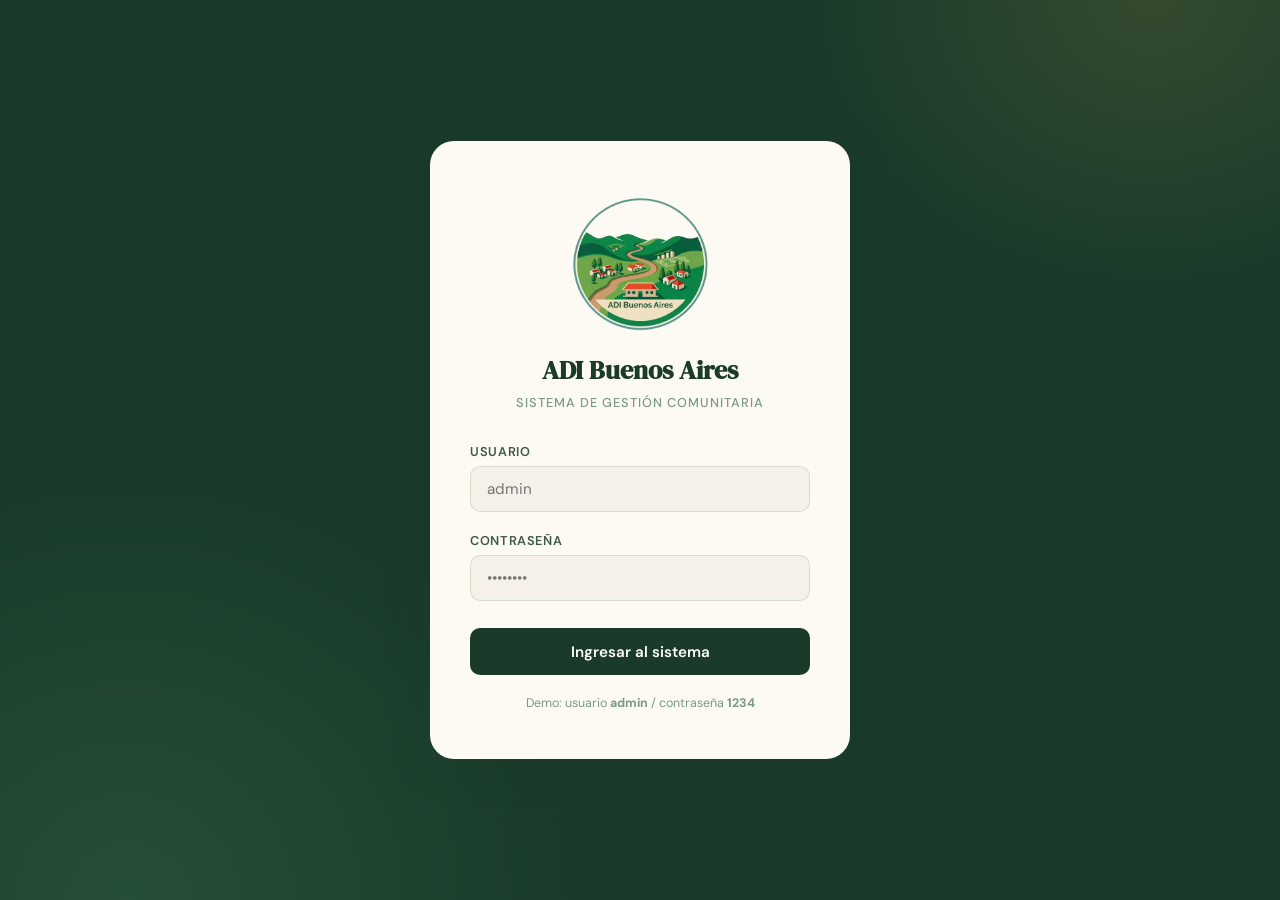
==== index.html @ 2b167e09 "." ====
<!DOCTYPE html>
<html lang="es">
<head>
  <meta charset="UTF-8">
  <meta name="viewport" content="width=device-width, initial-scale=1.0">
  <title>ADI Buenos Aires · Sistema de Gestión Comunitaria</title>

  <link href="https://fonts.googleapis.com/css2?family=DM+Serif+Display:ital@0;1&family=DM+Sans:wght@300;400;500;600&display=swap" rel="stylesheet">
  <link rel="stylesheet" href="css/styles.css">
</head>

<body>

<!-- ═════════════════════════════════════
PANTALLA DE LOGIN
═════════════════════════════════════ -->

<div id="login-screen">
  <div class="login-card">

    <div class="login-emblem">
      <div class="leaf-icon">
        <img src="assets/img/logo.png" alt="Logo ADI">
      </div>

      <h1>ADI Buenos Aires</h1>
      <p>Sistema de Gestión Comunitaria</p>
    </div>

    <div class="form-group">
      <label>Usuario</label>
      <input type="text" class="form-control" id="login-user" placeholder="admin" autocomplete="username">
    </div>

    <div class="form-group">
      <label>Contraseña</label>
      <input type="password" class="form-control" id="login-pass" placeholder="••••••••" autocomplete="current-password">
      <div class="error-msg" id="login-error">Usuario o contraseña incorrectos.</div>
    </div>

    <button class="btn-primary" onclick="doLogin()">Ingresar al sistema</button>

    <p class="login-hint">
      Demo: usuario <strong>admin</strong> / contraseña <strong>1234</strong>
    </p>

  </div>
</div>


<!-- ═════════════════════════════════════
APLICACIÓN PRINCIPAL
═════════════════════════════════════ -->

<div id="app" style="display:none;">

  <!-- Botón menú móvil -->

  <button class="menu-toggle" onclick="toggleSidebar()">☰</button>

  <div class="sidebar-overlay" id="sidebar-overlay" onclick="closeSidebar()"></div>


  <!-- SIDEBAR -->

  <nav class="sidebar" id="sidebar">

    <div class="sidebar-header">

      <div class="brand">

        <div class="brand-leaf">
          <img src="assets/img/logo.png" alt="Logo ADI">
        </div>

        <div class="brand-text">
          <h2>ADI Buenos Aires</h2>
          <span>Gestión Comunal</span>
        </div>

      </div>

    </div>


    <div class="sidebar-nav">

      <button class="nav-item active" onclick="showPage('dashboard', this)">
        <span class="icon">🏠</span> Ventana Principal
      </button>

      <button class="nav-item" onclick="showPage('finanzas', this)">
        <span class="icon">💰</span> Finanzas
      </button>

      <button class="nav-item" onclick="showPage('salon', this)">
        <span class="icon">🏛️</span> Salón Comunal
      </button>

    </div>


    <div class="sidebar-footer">

      <a href="public/index.html" target="_blank" class="btn-portal">
        🌐 Ver portal público
      </a>

      <button class="btn-logout" onclick="logout()">
        ⎋ Cerrar sesión
      </button>

    </div>

  </nav>


  <!-- CONTENIDO PRINCIPAL -->

  <main class="main-content">


<!-- ═════════════════════════════════════
DASHBOARD
═════════════════════════════════════ -->

<div class="page active" id="page-dashboard">

<div class="page-header">
<h1>Bienvenido 👋</h1>
<p>Resumen general de la asociación</p>
</div>

<div class="stats-grid">

<div class="stat-card income">
<div class="stat-icon">📈</div>
<div class="stat-label">Total Ingresos</div>
<div class="stat-value positive" id="dash-ingresos">₡0</div>
</div>

<div class="stat-card expense">
<div class="stat-icon">📉</div>
<div class="stat-label">Total Egresos</div>
<div class="stat-value negative" id="dash-egresos">₡0</div>
</div>

<div class="stat-card balance">
<div class="stat-icon">⚖️</div>
<div class="stat-label">Balance Actual</div>
<div class="stat-value" id="dash-balance">₡0</div>
</div>

<div class="stat-card reservas">
<div class="stat-icon">📅</div>
<div class="stat-label">Reservas Activas</div>
<div class="stat-value" id="dash-reservas" style="color:var(--sky)">0</div>
</div>

</div>


<div class="quick-actions">

<button class="quick-btn" onclick="showPage('finanzas', null); openFinanzaModal()">
<span class="icon">➕</span> Nueva Transacción
</button>

<button class="quick-btn" onclick="showPage('salon', null); openReservaModal()">
<span class="icon">📋</span> Nueva Reserva
</button>

</div>


<div class="recent-section">

<h2>Últimas transacciones</h2>

<div class="table-wrapper">

<table>

<thead>
<tr>
<th>Fecha</th>
<th>Tipo</th>
<th>Categoría</th>
<th>Descripción</th>
<th>Monto</th>
</tr>
</thead>

<tbody id="dash-recent-tbody">
<tr>
<td colspan="5" class="empty-state">
No hay transacciones aún
</td>
</tr>
</tbody>

</table>

</div>
</div>
</div>


<!-- ═════════════════════════════════════
FINANZAS
═════════════════════════════════════ -->

<div class="page" id="page-finanzas">

<div class="page-header">
<h1>Módulo Financiero</h1>
<p>Registro y consulta de ingresos y egresos</p>
</div>

<div style="margin-bottom:1.25rem">
<button class="btn-submit" onclick="openFinanzaModal()">
➕ Nueva Transacción
</button>
</div>


<div class="table-wrapper">

<div class="table-header">

<span class="table-title">Historial de Transacciones</span>

<div class="filters">

<select class="filter-select" id="filter-tipo" onchange="renderFinanzas()">
<option value="">Todos los tipos</option>
<option value="Ingreso">Ingresos</option>
<option value="Egreso">Egresos</option>
</select>

<select class="filter-select" id="filter-mes" onchange="renderFinanzas()">
<option value="">Todos los meses</option>
<option value="01">Enero</option>
<option value="02">Febrero</option>
<option value="03">Marzo</option>
<option value="04">Abril</option>
<option value="05">Mayo</option>
<option value="06">Junio</option>
<option value="07">Julio</option>
<option value="08">Agosto</option>
<option value="09">Septiembre</option>
<option value="10">Octubre</option>
<option value="11">Noviembre</option>
<option value="12">Diciembre</option>
</select>

<select class="filter-select" id="filter-anio" onchange="renderFinanzas()">
<option value="">Todos los años</option>
<option value="2024">2024</option>
<option value="2025">2025</option>
<option value="2026">2026</option>
</select>

</div>
</div>


<table>

<thead>
<tr>
<th>Fecha</th>
<th>Tipo</th>
<th>Categoría</th>
<th>Descripción</th>
<th>Monto</th>
<th>Acciones</th>
</tr>
</thead>

<tbody id="finanzas-tbody">
<tr>
<td colspan="6" class="empty-state">
No hay transacciones registradas
</td>
</tr>
</tbody>

</table>

</div>
</div>


<!-- ═════════════════════════════════════
SALÓN COMUNAL
═════════════════════════════════════ -->

<div class="page" id="page-salon">

<div class="page-header">
<h1>Salón Comunal</h1>
<p>Gestión de reservas y disponibilidad</p>
</div>

<div style="margin-bottom:1.25rem">
<button class="btn-submit" onclick="openReservaModal()">
📋 Nueva Reserva
</button>
</div>

<div class="table-wrapper">

<div class="table-header">
<span class="table-title">Reservas del Salón</span>
</div>

<table>

<thead>
<tr>
<th>Fecha</th>
<th>Responsable</th>
<th>Teléfono</th>
<th>Tipo de Actividad</th>
<th>Estado</th>
<th>Acciones</th>
</tr>
</thead>

<tbody id="salon-tbody">
<tr>
<td colspan="6" class="empty-state">
No hay reservas registradas
</td>
</tr>
</tbody>

</table>

</div>
</div>


</main>
</div>


<!-- ═════════════════════════════════════
MODAL FINANZAS
═════════════════════════════════════ -->

<div class="modal-overlay" id="modal-finanza">

<div class="modal">

<h3 id="modal-finanza-title">Nueva Transacción</h3>

<div class="form-grid">

<div class="form-group">
<label>Fecha *</label>
<input type="date" class="form-control" id="f-fecha">
</div>

<div class="form-group">
<label>Tipo *</label>
<select class="form-control" id="f-tipo">
<option value="">Seleccionar...</option>
<option value="Ingreso">Ingreso</option>
<option value="Egreso">Egreso</option>
</select>
</div>

<div class="form-group">
<label>Categoría *</label>
<select class="form-control" id="f-categoria">
<option value="">Seleccionar...</option>
<option>Cuotas</option>
<option>Donaciones</option>
<option>Alquiler salón</option>
<option>Actividades</option>
<option>Servicios públicos</option>
<option>Mantenimiento</option>
<option>Materiales</option>
<option>Otro</option>
</select>
</div>

<div class="form-group">
<label>Monto (₡) *</label>
<input type="number" class="form-control" id="f-monto" placeholder="0" min="1">
</div>

<div class="form-group full-width">
<label>Descripción</label>
<input type="text" class="form-control" id="f-descripcion" placeholder="Descripción del movimiento">
</div>

</div>

<input type="hidden" id="f-edit-id">

<div class="form-actions">
<button class="btn-submit" onclick="saveFinanza()">Guardar</button>
<button class="btn-cancel" onclick="closeModal('modal-finanza')">Cancelar</button>
</div>

</div>
</div>


<!-- ═════════════════════════════════════
MODAL RESERVA
═════════════════════════════════════ -->

<div class="modal-overlay" id="modal-reserva">

<div class="modal">

<h3 id="modal-reserva-title">Nueva Reserva</h3>

<div id="avail-status"></div>

<div class="form-grid">

<div class="form-group">
<label>Fecha del evento *</label>
<input type="date" class="form-control" id="r-fecha" onchange="checkAvailability()">
</div>

<div class="form-group">
<label>Estado *</label>
<select class="form-control" id="r-estado">
<option value="Confirmada">Confirmada</option>
<option value="Pendiente">Pendiente</option>
</select>
</div>

<div class="form-group">
<label>Nombre del responsable *</label>
<input type="text" class="form-control" id="r-nombre" placeholder="Nombre completo">
</div>

<div class="form-group">
<label>Teléfono *</label>
<input type="tel" class="form-control" id="r-telefono" placeholder="8888-8888">
</div>

<div class="form-group full-width">
<label>Tipo de actividad *</label>
<select class="form-control" id="r-actividad">
<option value="">Seleccionar...</option>
<option>Reunión comunal</option>
<option>Actividad deportiva</option>
<option>Celebración</option>
<option>Capacitación</option>
<option>Votación</option>
<option>Otro</option>
</select>
</div>

</div>

<input type="hidden" id="r-edit-id">

<div class="form-actions">
<button class="btn-submit" onclick="saveReserva()">Guardar</button>
<button class="btn-cancel" onclick="closeModal('modal-reserva')">Cancelar</button>
</div>

</div>
</div>


<!-- TOASTS -->

<div class="toast-container" id="toast-container"></div>


<!-- SCRIPTS -->

<script src="js/storage.js"></script>
<script src="js/auth.js"></script>
<script src="js/app.js"></script>
<script src="js/finanzas.js"></script>
<script src="js/reservas.js"></script>

</body>
</html>
---- css/styles.css ----
/* ═══════════════════════════════════════════════════════════════
   ADECO · Sistema de Gestión Comunitaria
   Archivo: css/styles.css
   Descripción: Estilos globales de la aplicación
════════════════════════════════════════════════════════════════ */

/* ─── VARIABLES DE DISEÑO ─── */
:root {
  --forest:      #1a3a2a;
  --forest-mid:  #2d5a3d;
  --leaf:        #4a8c5c;
  --mint:        #7ec8a0;
  --cream:       #f5f0e8;
  --warm-white:  #fdfaf4;
  --gold:        #c9a84c;
  --gold-light:  #e8c97a;
  --terracotta:  #c45c3a;
  --sky:         #5b8fb9;
  --text-dark:   #1a2a1e;
  --text-mid:    #3d5a45;
  --text-light:  #7a9a82;
  --border:      rgba(74, 140, 92, 0.18);
  --shadow:      0 4px 24px rgba(26, 58, 42, 0.10);
  --shadow-lg:   0 8px 48px rgba(26, 58, 42, 0.16);
}

/* ─── RESET ─── */
*, *::before, *::after {
  box-sizing: border-box;
  margin: 0;
  padding: 0;
}

body {
  font-family: 'DM Sans', sans-serif;
  background: var(--warm-white);
  color: var(--text-dark);
  min-height: 100vh;
}

/* ════════════════════════════════════════════
   PANTALLA DE LOGIN
════════════════════════════════════════════ */
#login-screen {
  display: flex;
  align-items: center;
  justify-content: center;
  min-height: 100vh;
  background: var(--forest);
  background-image:
    radial-gradient(ellipse 60% 80% at 10% 100%, rgba(74, 140, 92, 0.25) 0%, transparent 60%),
    radial-gradient(ellipse 50% 60% at 90% 0%,  rgba(201, 168, 76, 0.15) 0%, transparent 55%);
  padding: 1.5rem;
}

.login-card {
  background: var(--warm-white);
  border-radius: 24px;
  padding: 3rem 2.5rem;
  width: 100%;
  max-width: 420px;
  box-shadow: var(--shadow-lg);
}

.login-emblem {
  display: flex;
  flex-direction: column;
  align-items: center;
  margin-bottom: 2rem;
  gap: 0.5rem;
}

.login-emblem .leaf-icon{
  display:flex;
  align-items:center;
  justify-content:center;
  margin-bottom:0.5rem;
}

.login-emblem h1 {
  font-family: 'DM Serif Display', serif;
  font-size: 1.6rem;
  color: var(--forest);
  text-align: center;
  line-height: 1.2;
}

.login-emblem p {
  font-size: 0.8rem;
  color: var(--text-light);
  letter-spacing: 0.08em;
  text-transform: uppercase;
  font-weight: 500;
}

.login-hint {
  text-align: center;
  margin-top: 1.2rem;
  font-size: 0.78rem;
  color: var(--text-light);
}

.error-msg {
  color: var(--terracotta);
  font-size: 0.82rem;
  margin-top: 0.4rem;
  display: none;
}

/* ════════════════════════════════════════════
   FORMULARIOS (compartidos login + modales)
════════════════════════════════════════════ */
.form-group {
  margin-bottom: 1.2rem;
}

.form-group label {
  display: block;
  font-size: 0.8rem;
  font-weight: 600;
  color: var(--text-mid);
  letter-spacing: 0.05em;
  text-transform: uppercase;
  margin-bottom: 0.4rem;
}

.form-control {
  width: 100%;
  padding: 0.75rem 1rem;
  border: 1.5px solid var(--border);
  border-radius: 10px;
  background: var(--cream);
  font-family: 'DM Sans', sans-serif;
  font-size: 0.95rem;
  color: var(--text-dark);
  transition: border-color 0.2s, box-shadow 0.2s;
  outline: none;
}

.form-control:focus {
  border-color: var(--leaf);
  box-shadow: 0 0 0 3px rgba(74, 140, 92, 0.12);
}

.form-grid {
  display: grid;
  grid-template-columns: repeat(auto-fit, minmax(200px, 1fr));
  gap: 1rem;
}

.form-grid .full-width {
  grid-column: 1 / -1;
}

.form-actions {
  display: flex;
  gap: 0.75rem;
  margin-top: 1.25rem;
  flex-wrap: wrap;
}

/* ════════════════════════════════════════════
   BOTONES
════════════════════════════════════════════ */
.btn-primary {
  width: 100%;
  padding: 0.85rem;
  background: var(--forest);
  color: white;
  border: none;
  border-radius: 10px;
  font-family: 'DM Sans', sans-serif;
  font-size: 0.95rem;
  font-weight: 600;
  cursor: pointer;
  transition: background 0.2s, transform 0.1s;
  margin-top: 0.5rem;
}

.btn-primary:hover  { background: var(--forest-mid); }
.btn-primary:active { transform: scale(0.99); }

.btn-submit {
  padding: 0.7rem 1.5rem;
  background: var(--forest);
  color: white;
  border: none;
  border-radius: 10px;
  font-family: 'DM Sans', sans-serif;
  font-size: 0.9rem;
  font-weight: 600;
  cursor: pointer;
  transition: background 0.2s;
}

.btn-submit:hover { background: var(--forest-mid); }

.btn-cancel {
  padding: 0.7rem 1.5rem;
  background: none;
  border: 1.5px solid var(--border);
  border-radius: 10px;
  font-family: 'DM Sans', sans-serif;
  font-size: 0.9rem;
  color: var(--text-mid);
  cursor: pointer;
  transition: background 0.2s;
}

.btn-cancel:hover { background: var(--cream); }

.btn-logout {
  width: 100%;
  padding: 0.65rem 0.9rem;
  background: none;
  border: 1.5px solid rgba(255, 255, 255, 0.15);
  border-radius: 10px;
  color: rgba(255, 255, 255, 0.55);
  font-family: 'DM Sans', sans-serif;
  font-size: 0.83rem;
  cursor: pointer;
  transition: all 0.2s;
  display: flex;
  align-items: center;
  gap: 0.5rem;
  justify-content: center;
}

.btn-logout:hover { background: rgba(255, 255, 255, 0.08); color: white; }

.btn-sm {
  padding: 0.3rem 0.6rem;
  border: 1.5px solid var(--border);
  border-radius: 7px;
  background: none;
  font-family: 'DM Sans', sans-serif;
  font-size: 0.78rem;
  cursor: pointer;
  transition: all 0.2s;
  color: var(--text-mid);
}

.btn-sm:hover        { background: var(--cream); }
.btn-sm.edit:hover   { border-color: var(--gold);        color: var(--gold); }
.btn-sm.delete:hover { border-color: var(--terracotta);  color: var(--terracotta); }

/* ════════════════════════════════════════════
   ESTRUCTURA DE LA APP (shell)
════════════════════════════════════════════ */
#app {
  display: none;
  min-height: 100vh;
}

/* ─── SIDEBAR ─── */
.sidebar {
  position: fixed;
  left: 0;
  top: 0;
  bottom: 0;
  width: 240px;
  background: var(--forest);
  display: flex;
  flex-direction: column;
  z-index: 100;
  transition: transform 0.3s;
}

.sidebar-header {
  padding: 1.8rem 1.5rem 1.2rem;
  border-bottom: 1px solid rgba(255, 255, 255, 0.08);
}

.sidebar-header .brand {
  display: flex;
  align-items: center;
  gap: 0.75rem;
}

.brand-leaf{
  display:flex;
  align-items:center;
  justify-content:center;
  flex-shrink:0;
}

.brand-text h2 {
  font-family: 'DM Serif Display', serif;
  font-size: 1rem;
  color: white;
  line-height: 1.1;
}

.brand-text span {
  font-size: 0.68rem;
  color: var(--mint);
  letter-spacing: 0.06em;
  text-transform: uppercase;
  font-weight: 500;
}

.sidebar-nav {
  flex: 1;
  padding: 1rem 0.75rem;
  display: flex;
  flex-direction: column;
  gap: 0.25rem;
}

.nav-item {
  display: flex;
  align-items: center;
  gap: 0.75rem;
  padding: 0.75rem 0.9rem;
  border-radius: 10px;
  color: rgba(255, 255, 255, 0.65);
  cursor: pointer;
  transition: all 0.2s;
  font-size: 0.88rem;
  font-weight: 500;
  border: none;
  background: none;
  width: 100%;
  text-align: left;
}

.nav-item:hover  { background: rgba(255, 255, 255, 0.08); color: white; }
.nav-item.active { background: var(--leaf); color: white; }
.nav-item .icon  { font-size: 1.1rem; width: 20px; text-align: center; }

.sidebar-footer {
  padding: 1rem 0.75rem 1.5rem;
  border-top: 1px solid rgba(255, 255, 255, 0.08);
}

/* ─── CONTENIDO PRINCIPAL ─── */
.main-content {
  margin-left: 240px;
  min-height: 100vh;
  padding: 2rem;
  background: var(--warm-white);
}

/* ════════════════════════════════════════════
   PÁGINAS / SECCIONES
════════════════════════════════════════════ */
.page { display: none; }

.page.active {
  display: block;
  animation: fadeIn 0.3s ease;
}

@keyframes fadeIn {
  from { opacity: 0; transform: translateY(8px); }
  to   { opacity: 1; transform: translateY(0); }
}

.page-header {
  margin-bottom: 2rem;
}

.page-header h1 {
  font-family: 'DM Serif Display', serif;
  font-size: 2rem;
  color: var(--forest);
  line-height: 1.1;
}

.page-header p {
  color: var(--text-light);
  font-size: 0.9rem;
  margin-top: 0.3rem;
}

/* ════════════════════════════════════════════
   DASHBOARD — TARJETAS DE ESTADÍSTICAS
════════════════════════════════════════════ */
.stats-grid {
  display: grid;
  grid-template-columns: repeat(auto-fit, minmax(200px, 1fr));
  gap: 1.25rem;
  margin-bottom: 2rem;
}

.stat-card {
  background: white;
  border-radius: 16px;
  padding: 1.5rem;
  box-shadow: var(--shadow);
  border: 1px solid var(--border);
  position: relative;
  overflow: hidden;
}

.stat-card::before {
  content: '';
  position: absolute;
  top: 0;
  right: 0;
  width: 60px;
  height: 60px;
  border-radius: 0 16px 0 60px;
  opacity: 0.08;
}

.stat-card.income::before  { background: var(--leaf); }
.stat-card.expense::before { background: var(--terracotta); }
.stat-card.balance::before { background: var(--gold); }
.stat-card.reservas::before { background: var(--sky); }

.stat-label {
  font-size: 0.75rem;
  font-weight: 600;
  text-transform: uppercase;
  letter-spacing: 0.07em;
  color: var(--text-light);
  margin-bottom: 0.6rem;
}

.stat-value {
  font-family: 'DM Serif Display', serif;
  font-size: 1.9rem;
  color: var(--text-dark);
  line-height: 1;
}

.stat-value.positive { color: var(--leaf); }
.stat-value.negative { color: var(--terracotta); }
.stat-value.neutral  { color: var(--gold); }

.stat-icon {
  position: absolute;
  top: 1.4rem;
  right: 1.4rem;
  font-size: 1.3rem;
  opacity: 0.6;
}

/* ─── ACCIONES RÁPIDAS ─── */
.quick-actions {
  display: grid;
  grid-template-columns: repeat(auto-fit, minmax(180px, 1fr));
  gap: 1rem;
  margin-bottom: 2rem;
}

.quick-btn {
  display: flex;
  align-items: center;
  gap: 0.75rem;
  padding: 1rem 1.25rem;
  background: white;
  border: 1.5px solid var(--border);
  border-radius: 12px;
  cursor: pointer;
  transition: all 0.2s;
  font-family: 'DM Sans', sans-serif;
  font-size: 0.88rem;
  font-weight: 500;
  color: var(--text-dark);
  text-align: left;
}

.quick-btn:hover {
  border-color: var(--leaf);
  background: rgba(74, 140, 92, 0.04);
  transform: translateY(-1px);
  box-shadow: var(--shadow);
}

.quick-btn .icon { font-size: 1.2rem; }

.recent-section h2 {
  font-family: 'DM Serif Display', serif;
  font-size: 1.3rem;
  color: var(--forest);
  margin-bottom: 1rem;
}

/* ════════════════════════════════════════════
   TABLA
════════════════════════════════════════════ */
.table-wrapper {
  background: white;
  border-radius: 16px;
  border: 1px solid var(--border);
  box-shadow: var(--shadow);
  overflow: hidden;
}

.table-header {
  display: flex;
  justify-content: space-between;
  align-items: center;
  padding: 1.25rem 1.5rem;
  border-bottom: 1px solid var(--border);
  flex-wrap: wrap;
  gap: 0.75rem;
}

.table-title {
  font-size: 0.9rem;
  font-weight: 600;
  color: var(--text-mid);
}

.filters {
  display: flex;
  gap: 0.5rem;
  flex-wrap: wrap;
}

.filter-select {
  padding: 0.4rem 0.75rem;
  border: 1.5px solid var(--border);
  border-radius: 8px;
  background: var(--cream);
  font-family: 'DM Sans', sans-serif;
  font-size: 0.8rem;
  color: var(--text-dark);
  outline: none;
  cursor: pointer;
}

.filter-select:focus { border-color: var(--leaf); }

table {
  width: 100%;
  border-collapse: collapse;
}

th {
  padding: 0.75rem 1.25rem;
  text-align: left;
  font-size: 0.75rem;
  font-weight: 600;
  text-transform: uppercase;
  letter-spacing: 0.06em;
  color: var(--text-light);
  background: rgba(245, 240, 232, 0.5);
  border-bottom: 1px solid var(--border);
}

td {
  padding: 0.9rem 1.25rem;
  font-size: 0.88rem;
  border-bottom: 1px solid rgba(74, 140, 92, 0.07);
  color: var(--text-dark);
}

tr:last-child td { border-bottom: none; }
tr:hover td      { background: rgba(74, 140, 92, 0.03); }

.action-btns {
  display: flex;
  gap: 0.4rem;
}

.empty-state {
  padding: 3rem;
  text-align: center;
  color: var(--text-light);
  font-size: 0.88rem;
}

/* ─── BADGES ─── */
.badge {
  display: inline-flex;
  align-items: center;
  padding: 0.25rem 0.65rem;
  border-radius: 20px;
  font-size: 0.75rem;
  font-weight: 600;
}

.badge-income    { background: rgba(74,  140, 92,  0.12); color: var(--leaf); }
.badge-expense   { background: rgba(196, 92,  58,  0.12); color: var(--terracotta); }
.badge-confirmed { background: rgba(91,  143, 185, 0.12); color: var(--sky); }
.badge-pending   { background: rgba(201, 168, 76,  0.12); color: var(--gold); }
.badge-cancelled { background: rgba(200, 200, 200, 0.20); color: #888; }

/* ─── MONTOS ─── */
.amount-positive { color: var(--leaf);        font-weight: 600; }
.amount-negative { color: var(--terracotta);  font-weight: 600; }

/* ════════════════════════════════════════════
   MODAL
════════════════════════════════════════════ */
.modal-overlay {
  display: none;
  position: fixed;
  inset: 0;
  background: rgba(26, 58, 42, 0.5);
  backdrop-filter: blur(3px);
  z-index: 200;
  align-items: center;
  justify-content: center;
  padding: 1rem;
}

.modal-overlay.open { display: flex; }

.modal {
  background: white;
  border-radius: 20px;
  padding: 2rem;
  width: 100%;
  max-width: 500px;
  box-shadow: var(--shadow-lg);
  animation: fadeIn 0.2s ease;
}

.modal h3 {
  font-family: 'DM Serif Display', serif;
  font-size: 1.4rem;
  color: var(--forest);
  margin-bottom: 1.5rem;
}

/* ─── DISPONIBILIDAD RESERVA ─── */
.reserva-availability {
  display: inline-flex;
  align-items: center;
  gap: 0.4rem;
  padding: 0.35rem 0.75rem;
  border-radius: 8px;
  font-size: 0.8rem;
  font-weight: 600;
  margin-bottom: 0.75rem;
}

.avail-ok { background: rgba(74,  140, 92, 0.12); color: var(--leaf); }
.avail-no { background: rgba(196, 92,  58, 0.12); color: var(--terracotta); }

/* ════════════════════════════════════════════
   NOTIFICACIONES (TOAST)
════════════════════════════════════════════ */
.toast-container {
  position: fixed;
  bottom: 1.5rem;
  right: 1.5rem;
  z-index: 300;
  display: flex;
  flex-direction: column;
  gap: 0.5rem;
}

.toast {
  padding: 0.85rem 1.25rem;
  border-radius: 12px;
  background: var(--forest);
  color: white;
  font-size: 0.87rem;
  font-weight: 500;
  box-shadow: var(--shadow-lg);
  animation: slideIn 0.3s ease;
  max-width: 300px;
}

.toast.error   { background: var(--terracotta); }
.toast.warning { background: var(--gold); color: var(--text-dark); }

@keyframes slideIn {
  from { opacity: 0; transform: translateX(20px); }
  to   { opacity: 1; transform: translateX(0); }
}

/* ════════════════════════════════════════════
   DISEÑO RESPONSIVO (MÓVIL)
════════════════════════════════════════════ */
.menu-toggle {
  display: none;
  position: fixed;
  top: 1rem;
  left: 1rem;
  z-index: 150;
  background: var(--forest);
  color: white;
  border: none;
  border-radius: 10px;
  width: 42px;
  height: 42px;
  font-size: 1.1rem;
  cursor: pointer;
  align-items: center;
  justify-content: center;
}

.sidebar-overlay {
  display: none;
  position: fixed;
  inset: 0;
  background: rgba(0, 0, 0, 0.4);
  z-index: 90;
}

@media (max-width: 768px) {
  .sidebar             { transform: translateX(-100%); }
  .sidebar.open        { transform: translateX(0); }
  .sidebar-overlay.open { display: block; }
  .main-content        { margin-left: 0; padding: 1rem; padding-top: 4rem; }
  .menu-toggle         { display: flex; }
  .stat-value          { font-size: 1.5rem; }
}

.leaf-icon img{
  width:200px;
  height:auto;
  object-fit:contain;
}

.brand-leaf img{
    width:70px;
    height:auto;
    object-fit:contain;
}

/* ════════════════════════════════════
   BOTÓN PORTAL PÚBLICO
════════════════════════════════════ */

.btn-portal{
  display:flex;
  align-items:center;
  justify-content:center;
  gap:0.4rem;

  width:100%;
  padding:0.65rem 0.9rem;
  margin-bottom:0.5rem;

  background:rgba(201,168,76,0.12);

  border:1.5px solid rgba(201,168,76,0.3);
  border-radius:10px;

  color:var(--gold-light);

  font-family:'DM Sans',sans-serif;
  font-size:0.83rem;
  font-weight:600;

  text-decoration:none;

  transition:all 0.2s;
}

.btn-portal:hover{
  background:rgba(201,168,76,0.22);
  transform:translateY(-1px);
}
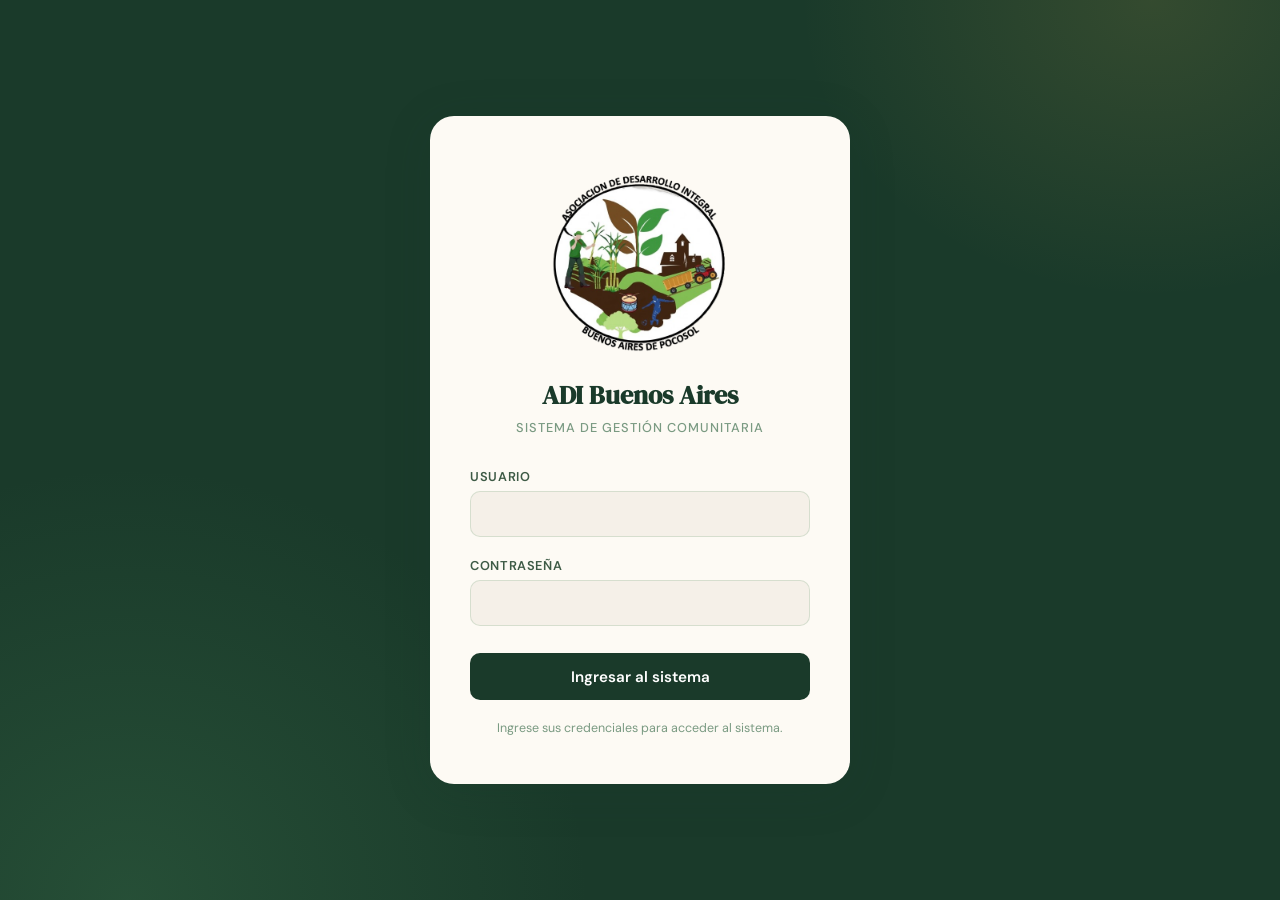
==== commit 27baf59d: "mejoras en index y logo" ====
--- a/index.html
+++ b/index.html
@@ -3,488 +3,324 @@
 <head>
   <meta charset="UTF-8">
   <meta name="viewport" content="width=device-width, initial-scale=1.0">
-  <title>ADI Buenos Aires · Sistema de Gestión Comunitaria</title>
-
+  <title>ADECO · Sistema de Gestión Comunitaria</title>
   <link href="https://fonts.googleapis.com/css2?family=DM+Serif+Display:ital@0;1&family=DM+Sans:wght@300;400;500;600&display=swap" rel="stylesheet">
   <link rel="stylesheet" href="css/styles.css">
 </head>
-
 <body>
 
-<!-- ═════════════════════════════════════
-PANTALLA DE LOGIN
-═════════════════════════════════════ -->
-
-<div id="login-screen">
-  <div class="login-card">
-
-    <div class="login-emblem">
-      <div class="leaf-icon">
+  <!-- ═══════════════════════════════════════════
+       PANTALLA DE LOGIN
+  ════════════════════════════════════════════ -->
+  <div id="login-screen">
+    <div class="login-card">
+      <div class="login-emblem">
+        <div class="leaf-icon">
         <img src="assets/img/logo.png" alt="Logo ADI">
-      </div>
-
-      <h1>ADI Buenos Aires</h1>
-      <p>Sistema de Gestión Comunitaria</p>
+        </div>
+        <h1>ADI Buenos Aires</h1>
+        <p>Sistema de Gestión Comunitaria</p>
+      </div>
+      <div class="form-group">
+        <label>Usuario</label>
+        <input type="text" class="form-control" id="login-user" placeholder="">
+      </div>
+      <div class="form-group">
+        <label>Contraseña</label>
+        <input type="password" class="form-control" id="login-pass" placeholder="">
+        <div class="error-msg" id="login-error">Usuario o contraseña incorrectos.</div>
+      </div>
+      <button class="btn-primary" onclick="doLogin()">Ingresar al sistema</button>
+      <p class="login-hint">Ingrese sus credenciales para acceder al sistema.</p>
     </div>
-
-    <div class="form-group">
-      <label>Usuario</label>
-      <input type="text" class="form-control" id="login-user" placeholder="admin" autocomplete="username">
+  </div>
+
+  <!-- ═══════════════════════════════════════════
+       APLICACIÓN PRINCIPAL
+  ════════════════════════════════════════════ -->
+  <div id="app" style="display:none;">
+
+    <!-- Botón menú móvil -->
+    <button class="menu-toggle" onclick="toggleSidebar()">☰</button>
+    <div class="sidebar-overlay" id="sidebar-overlay" onclick="closeSidebar()"></div>
+
+    <!-- Barra lateral -->
+    <nav class="sidebar" id="sidebar">
+      <div class="sidebar-header">
+        <div class="brand">
+          <div class="brand-leaf">
+  <img src="assets/img/logo.png" alt="Logo ADI">
+</div>
+          <div class="brand-text">
+            <h2>ADI Buenos Aires</h2>
+            <span>Gestión Comunal</span>
+          </div>
+        </div>
+      </div>
+      <div class="sidebar-nav">
+        <button class="nav-item active" onclick="showPage('dashboard', this)">
+          <span class="icon">🏠</span> Dashboard
+        </button>
+        <button class="nav-item" onclick="showPage('finanzas', this)">
+          <span class="icon">💰</span> Finanzas
+        </button>
+        <button class="nav-item" onclick="showPage('salon', this)">
+          <span class="icon">🏛️</span> Salón Comunal
+        </button>
+      </div>
+      <div class="sidebar-footer">
+        <button class="btn-logout" onclick="logout()">⎋ Cerrar sesión</button>
+      </div>
+    </nav>
+
+    <!-- Contenido principal -->
+    <main class="main-content">
+
+      <!-- DASHBOARD -->
+      <div class="page active" id="page-dashboard">
+        <div class="page-header">
+          <h1>Bienvenido 👋</h1>
+          <p>Resumen general de la asociación</p>
+        </div>
+        <div class="stats-grid">
+          <div class="stat-card income">
+            <div class="stat-icon">📈</div>
+            <div class="stat-label">Total Ingresos</div>
+            <div class="stat-value positive" id="dash-ingresos">₡0</div>
+          </div>
+          <div class="stat-card expense">
+            <div class="stat-icon">📉</div>
+            <div class="stat-label">Total Egresos</div>
+            <div class="stat-value negative" id="dash-egresos">₡0</div>
+          </div>
+          <div class="stat-card balance">
+            <div class="stat-icon">⚖️</div>
+            <div class="stat-label">Balance Actual</div>
+            <div class="stat-value" id="dash-balance">₡0</div>
+          </div>
+          <div class="stat-card reservas">
+            <div class="stat-icon">📅</div>
+            <div class="stat-label">Reservas Activas</div>
+            <div class="stat-value" id="dash-reservas" style="color:var(--sky)">0</div>
+          </div>
+        </div>
+        <div class="quick-actions">
+          <button class="quick-btn" onclick="showPage('finanzas', null); openFinanzaModal()">
+            <span class="icon">➕</span> Nueva Transacción
+          </button>
+          <button class="quick-btn" onclick="showPage('salon', null); openReservaModal()">
+            <span class="icon">📋</span> Nueva Reserva
+          </button>
+        </div>
+        <div class="recent-section">
+          <h2>Últimas transacciones</h2>
+          <div class="table-wrapper">
+            <table>
+              <thead>
+                <tr>
+                  <th>Fecha</th><th>Tipo</th><th>Categoría</th><th>Descripción</th><th>Monto</th>
+                </tr>
+              </thead>
+              <tbody id="dash-recent-tbody">
+                <tr><td colspan="5" class="empty-state">No hay transacciones aún</td></tr>
+              </tbody>
+            </table>
+          </div>
+        </div>
+      </div>
+
+      <!-- MÓDULO FINANCIERO -->
+      <div class="page" id="page-finanzas">
+        <div class="page-header">
+          <h1>Módulo Financiero</h1>
+          <p>Registro y consulta de ingresos y egresos</p>
+        </div>
+        <div style="margin-bottom:1.25rem">
+          <button class="btn-submit" onclick="openFinanzaModal()">➕ Nueva Transacción</button>
+        </div>
+        <div class="table-wrapper">
+          <div class="table-header">
+            <span class="table-title">Historial de Transacciones</span>
+            <div class="filters">
+              <select class="filter-select" id="filter-tipo" onchange="renderFinanzas()">
+                <option value="">Todos los tipos</option>
+                <option value="Ingreso">Ingresos</option>
+                <option value="Egreso">Egresos</option>
+              </select>
+              <select class="filter-select" id="filter-mes" onchange="renderFinanzas()">
+                <option value="">Todos los meses</option>
+                <option value="01">Enero</option>
+                <option value="02">Febrero</option>
+                <option value="03">Marzo</option>
+                <option value="04">Abril</option>
+                <option value="05">Mayo</option>
+                <option value="06">Junio</option>
+                <option value="07">Julio</option>
+                <option value="08">Agosto</option>
+                <option value="09">Septiembre</option>
+                <option value="10">Octubre</option>
+                <option value="11">Noviembre</option>
+                <option value="12">Diciembre</option>
+              </select>
+              <select class="filter-select" id="filter-anio" onchange="renderFinanzas()">
+                <option value="">Todos los años</option>
+                <option value="2024">2024</option>
+                <option value="2025">2025</option>
+                <option value="2026">2026</option>
+              </select>
+            </div>
+          </div>
+          <table>
+            <thead>
+              <tr>
+                <th>Fecha</th><th>Tipo</th><th>Categoría</th><th>Descripción</th><th>Monto</th><th>Acciones</th>
+              </tr>
+            </thead>
+            <tbody id="finanzas-tbody">
+              <tr><td colspan="6" class="empty-state">No hay transacciones registradas</td></tr>
+            </tbody>
+          </table>
+        </div>
+      </div>
+
+      <!-- MÓDULO SALÓN COMUNAL -->
+      <div class="page" id="page-salon">
+        <div class="page-header">
+          <h1>Salón Comunal</h1>
+          <p>Gestión de reservas y disponibilidad</p>
+        </div>
+        <div style="margin-bottom:1.25rem">
+          <button class="btn-submit" onclick="openReservaModal()">📋 Nueva Reserva</button>
+        </div>
+        <div class="table-wrapper">
+          <div class="table-header">
+            <span class="table-title">Reservas del Salón</span>
+          </div>
+          <table>
+            <thead>
+              <tr>
+                <th>Fecha</th><th>Responsable</th><th>Teléfono</th><th>Tipo de Actividad</th><th>Estado</th><th>Acciones</th>
+              </tr>
+            </thead>
+            <tbody id="salon-tbody">
+              <tr><td colspan="6" class="empty-state">No hay reservas registradas</td></tr>
+            </tbody>
+          </table>
+        </div>
+      </div>
+
+    </main>
+  </div>
+
+  <!-- ═══════════════════════════════════════════
+       MODAL: NUEVA / EDITAR TRANSACCIÓN
+  ════════════════════════════════════════════ -->
+  <div class="modal-overlay" id="modal-finanza">
+    <div class="modal">
+      <h3 id="modal-finanza-title">Nueva Transacción</h3>
+      <div class="form-grid">
+        <div class="form-group">
+          <label>Fecha *</label>
+          <input type="date" class="form-control" id="f-fecha">
+        </div>
+        <div class="form-group">
+          <label>Tipo *</label>
+          <select class="form-control" id="f-tipo">
+            <option value="">Seleccionar...</option>
+            <option value="Ingreso">Ingreso</option>
+            <option value="Egreso">Egreso</option>
+          </select>
+        </div>
+        <div class="form-group">
+          <label>Categoría *</label>
+          <select class="form-control" id="f-categoria">
+            <option value="">Seleccionar...</option>
+            <option>Cuotas</option>
+            <option>Donaciones</option>
+            <option>Alquiler salón</option>
+            <option>Actividades</option>
+            <option>Servicios públicos</option>
+            <option>Mantenimiento</option>
+            <option>Materiales</option>
+            <option>Otro</option>
+          </select>
+        </div>
+        <div class="form-group">
+          <label>Monto (₡) *</label>
+          <input type="number" class="form-control" id="f-monto" placeholder="0" min="1">
+        </div>
+        <div class="form-group full-width">
+          <label>Descripción</label>
+          <input type="text" class="form-control" id="f-descripcion" placeholder="Descripción del movimiento">
+        </div>
+      </div>
+      <input type="hidden" id="f-edit-id">
+      <div class="form-actions">
+        <button class="btn-submit" onclick="saveFinanza()">Guardar</button>
+        <button class="btn-cancel" onclick="closeModal('modal-finanza')">Cancelar</button>
+      </div>
     </div>
-
-    <div class="form-group">
-      <label>Contraseña</label>
-      <input type="password" class="form-control" id="login-pass" placeholder="••••••••" autocomplete="current-password">
-      <div class="error-msg" id="login-error">Usuario o contraseña incorrectos.</div>
+  </div>
+
+  <!-- ═══════════════════════════════════════════
+       MODAL: NUEVA / EDITAR RESERVA
+  ════════════════════════════════════════════ -->
+  <div class="modal-overlay" id="modal-reserva">
+    <div class="modal">
+      <h3 id="modal-reserva-title">Nueva Reserva</h3>
+      <div id="avail-status"></div>
+      <div class="form-grid">
+        <div class="form-group">
+          <label>Fecha del evento *</label>
+          <input type="date" class="form-control" id="r-fecha" onchange="checkAvailability()">
+        </div>
+        <div class="form-group">
+          <label>Estado *</label>
+          <select class="form-control" id="r-estado">
+            <option value="Confirmada">Confirmada</option>
+            <option value="Pendiente">Pendiente</option>
+          </select>
+        </div>
+        <div class="form-group">
+          <label>Nombre del responsable *</label>
+          <input type="text" class="form-control" id="r-nombre" placeholder="Nombre completo">
+        </div>
+        <div class="form-group">
+          <label>Teléfono *</label>
+          <input type="tel" class="form-control" id="r-telefono" placeholder="8888-8888">
+        </div>
+        <div class="form-group full-width">
+          <label>Tipo de actividad *</label>
+          <select class="form-control" id="r-actividad">
+            <option value="">Seleccionar...</option>
+            <option>Reunión comunal</option>
+            <option>Actividad deportiva</option>
+            <option>Celebración</option>
+            <option>Capacitación</option>
+            <option>Votación</option>
+            <option>Otro</option>
+          </select>
+        </div>
+      </div>
+      <input type="hidden" id="r-edit-id">
+      <div class="form-actions">
+        <button class="btn-submit" onclick="saveReserva()">Guardar</button>
+        <button class="btn-cancel" onclick="closeModal('modal-reserva')">Cancelar</button>
+      </div>
     </div>
-
-    <button class="btn-primary" onclick="doLogin()">Ingresar al sistema</button>
-
-    <p class="login-hint">
-      Demo: usuario <strong>admin</strong> / contraseña <strong>1234</strong>
-    </p>
-
   </div>
-</div>
-
-
-<!-- ═════════════════════════════════════
-APLICACIÓN PRINCIPAL
-═════════════════════════════════════ -->
-
-<div id="app" style="display:none;">
-
-  <!-- Botón menú móvil -->
-
-  <button class="menu-toggle" onclick="toggleSidebar()">☰</button>
-
-  <div class="sidebar-overlay" id="sidebar-overlay" onclick="closeSidebar()"></div>
-
-
-  <!-- SIDEBAR -->
-
-  <nav class="sidebar" id="sidebar">
-
-    <div class="sidebar-header">
-
-      <div class="brand">
-
-        <div class="brand-leaf">
-          <img src="assets/img/logo.png" alt="Logo ADI">
-        </div>
-
-        <div class="brand-text">
-          <h2>ADI Buenos Aires</h2>
-          <span>Gestión Comunal</span>
-        </div>
-
-      </div>
-
-    </div>
-
-
-    <div class="sidebar-nav">
-
-      <button class="nav-item active" onclick="showPage('dashboard', this)">
-        <span class="icon">🏠</span> Ventana Principal
-      </button>
-
-      <button class="nav-item" onclick="showPage('finanzas', this)">
-        <span class="icon">💰</span> Finanzas
-      </button>
-
-      <button class="nav-item" onclick="showPage('salon', this)">
-        <span class="icon">🏛️</span> Salón Comunal
-      </button>
-
-    </div>
-
-
-    <div class="sidebar-footer">
-
-      <a href="public/index.html" target="_blank" class="btn-portal">
-        🌐 Ver portal público
-      </a>
-
-      <button class="btn-logout" onclick="logout()">
-        ⎋ Cerrar sesión
-      </button>
-
-    </div>
-
-  </nav>
-
-
-  <!-- CONTENIDO PRINCIPAL -->
-
-  <main class="main-content">
-
-
-<!-- ═════════════════════════════════════
-DASHBOARD
-═════════════════════════════════════ -->
-
-<div class="page active" id="page-dashboard">
-
-<div class="page-header">
-<h1>Bienvenido 👋</h1>
-<p>Resumen general de la asociación</p>
-</div>
-
-<div class="stats-grid">
-
-<div class="stat-card income">
-<div class="stat-icon">📈</div>
-<div class="stat-label">Total Ingresos</div>
-<div class="stat-value positive" id="dash-ingresos">₡0</div>
-</div>
-
-<div class="stat-card expense">
-<div class="stat-icon">📉</div>
-<div class="stat-label">Total Egresos</div>
-<div class="stat-value negative" id="dash-egresos">₡0</div>
-</div>
-
-<div class="stat-card balance">
-<div class="stat-icon">⚖️</div>
-<div class="stat-label">Balance Actual</div>
-<div class="stat-value" id="dash-balance">₡0</div>
-</div>
-
-<div class="stat-card reservas">
-<div class="stat-icon">📅</div>
-<div class="stat-label">Reservas Activas</div>
-<div class="stat-value" id="dash-reservas" style="color:var(--sky)">0</div>
-</div>
-
-</div>
-
-
-<div class="quick-actions">
-
-<button class="quick-btn" onclick="showPage('finanzas', null); openFinanzaModal()">
-<span class="icon">➕</span> Nueva Transacción
-</button>
-
-<button class="quick-btn" onclick="showPage('salon', null); openReservaModal()">
-<span class="icon">📋</span> Nueva Reserva
-</button>
-
-</div>
-
-
-<div class="recent-section">
-
-<h2>Últimas transacciones</h2>
-
-<div class="table-wrapper">
-
-<table>
-
-<thead>
-<tr>
-<th>Fecha</th>
-<th>Tipo</th>
-<th>Categoría</th>
-<th>Descripción</th>
-<th>Monto</th>
-</tr>
-</thead>
-
-<tbody id="dash-recent-tbody">
-<tr>
-<td colspan="5" class="empty-state">
-No hay transacciones aún
-</td>
-</tr>
-</tbody>
-
-</table>
-
-</div>
-</div>
-</div>
-
-
-<!-- ═════════════════════════════════════
-FINANZAS
-═════════════════════════════════════ -->
-
-<div class="page" id="page-finanzas">
-
-<div class="page-header">
-<h1>Módulo Financiero</h1>
-<p>Registro y consulta de ingresos y egresos</p>
-</div>
-
-<div style="margin-bottom:1.25rem">
-<button class="btn-submit" onclick="openFinanzaModal()">
-➕ Nueva Transacción
-</button>
-</div>
-
-
-<div class="table-wrapper">
-
-<div class="table-header">
-
-<span class="table-title">Historial de Transacciones</span>
-
-<div class="filters">
-
-<select class="filter-select" id="filter-tipo" onchange="renderFinanzas()">
-<option value="">Todos los tipos</option>
-<option value="Ingreso">Ingresos</option>
-<option value="Egreso">Egresos</option>
-</select>
-
-<select class="filter-select" id="filter-mes" onchange="renderFinanzas()">
-<option value="">Todos los meses</option>
-<option value="01">Enero</option>
-<option value="02">Febrero</option>
-<option value="03">Marzo</option>
-<option value="04">Abril</option>
-<option value="05">Mayo</option>
-<option value="06">Junio</option>
-<option value="07">Julio</option>
-<option value="08">Agosto</option>
-<option value="09">Septiembre</option>
-<option value="10">Octubre</option>
-<option value="11">Noviembre</option>
-<option value="12">Diciembre</option>
-</select>
-
-<select class="filter-select" id="filter-anio" onchange="renderFinanzas()">
-<option value="">Todos los años</option>
-<option value="2024">2024</option>
-<option value="2025">2025</option>
-<option value="2026">2026</option>
-</select>
-
-</div>
-</div>
-
-
-<table>
-
-<thead>
-<tr>
-<th>Fecha</th>
-<th>Tipo</th>
-<th>Categoría</th>
-<th>Descripción</th>
-<th>Monto</th>
-<th>Acciones</th>
-</tr>
-</thead>
-
-<tbody id="finanzas-tbody">
-<tr>
-<td colspan="6" class="empty-state">
-No hay transacciones registradas
-</td>
-</tr>
-</tbody>
-
-</table>
-
-</div>
-</div>
-
-
-<!-- ═════════════════════════════════════
-SALÓN COMUNAL
-═════════════════════════════════════ -->
-
-<div class="page" id="page-salon">
-
-<div class="page-header">
-<h1>Salón Comunal</h1>
-<p>Gestión de reservas y disponibilidad</p>
-</div>
-
-<div style="margin-bottom:1.25rem">
-<button class="btn-submit" onclick="openReservaModal()">
-📋 Nueva Reserva
-</button>
-</div>
-
-<div class="table-wrapper">
-
-<div class="table-header">
-<span class="table-title">Reservas del Salón</span>
-</div>
-
-<table>
-
-<thead>
-<tr>
-<th>Fecha</th>
-<th>Responsable</th>
-<th>Teléfono</th>
-<th>Tipo de Actividad</th>
-<th>Estado</th>
-<th>Acciones</th>
-</tr>
-</thead>
-
-<tbody id="salon-tbody">
-<tr>
-<td colspan="6" class="empty-state">
-No hay reservas registradas
-</td>
-</tr>
-</tbody>
-
-</table>
-
-</div>
-</div>
-
-
-</main>
-</div>
-
-
-<!-- ═════════════════════════════════════
-MODAL FINANZAS
-═════════════════════════════════════ -->
-
-<div class="modal-overlay" id="modal-finanza">
-
-<div class="modal">
-
-<h3 id="modal-finanza-title">Nueva Transacción</h3>
-
-<div class="form-grid">
-
-<div class="form-group">
-<label>Fecha *</label>
-<input type="date" class="form-control" id="f-fecha">
-</div>
-
-<div class="form-group">
-<label>Tipo *</label>
-<select class="form-control" id="f-tipo">
-<option value="">Seleccionar...</option>
-<option value="Ingreso">Ingreso</option>
-<option value="Egreso">Egreso</option>
-</select>
-</div>
-
-<div class="form-group">
-<label>Categoría *</label>
-<select class="form-control" id="f-categoria">
-<option value="">Seleccionar...</option>
-<option>Cuotas</option>
-<option>Donaciones</option>
-<option>Alquiler salón</option>
-<option>Actividades</option>
-<option>Servicios públicos</option>
-<option>Mantenimiento</option>
-<option>Materiales</option>
-<option>Otro</option>
-</select>
-</div>
-
-<div class="form-group">
-<label>Monto (₡) *</label>
-<input type="number" class="form-control" id="f-monto" placeholder="0" min="1">
-</div>
-
-<div class="form-group full-width">
-<label>Descripción</label>
-<input type="text" class="form-control" id="f-descripcion" placeholder="Descripción del movimiento">
-</div>
-
-</div>
-
-<input type="hidden" id="f-edit-id">
-
-<div class="form-actions">
-<button class="btn-submit" onclick="saveFinanza()">Guardar</button>
-<button class="btn-cancel" onclick="closeModal('modal-finanza')">Cancelar</button>
-</div>
-
-</div>
-</div>
-
-
-<!-- ═════════════════════════════════════
-MODAL RESERVA
-═════════════════════════════════════ -->
-
-<div class="modal-overlay" id="modal-reserva">
-
-<div class="modal">
-
-<h3 id="modal-reserva-title">Nueva Reserva</h3>
-
-<div id="avail-status"></div>
-
-<div class="form-grid">
-
-<div class="form-group">
-<label>Fecha del evento *</label>
-<input type="date" class="form-control" id="r-fecha" onchange="checkAvailability()">
-</div>
-
-<div class="form-group">
-<label>Estado *</label>
-<select class="form-control" id="r-estado">
-<option value="Confirmada">Confirmada</option>
-<option value="Pendiente">Pendiente</option>
-</select>
-</div>
-
-<div class="form-group">
-<label>Nombre del responsable *</label>
-<input type="text" class="form-control" id="r-nombre" placeholder="Nombre completo">
-</div>
-
-<div class="form-group">
-<label>Teléfono *</label>
-<input type="tel" class="form-control" id="r-telefono" placeholder="8888-8888">
-</div>
-
-<div class="form-group full-width">
-<label>Tipo de actividad *</label>
-<select class="form-control" id="r-actividad">
-<option value="">Seleccionar...</option>
-<option>Reunión comunal</option>
-<option>Actividad deportiva</option>
-<option>Celebración</option>
-<option>Capacitación</option>
-<option>Votación</option>
-<option>Otro</option>
-</select>
-</div>
-
-</div>
-
-<input type="hidden" id="r-edit-id">
-
-<div class="form-actions">
-<button class="btn-submit" onclick="saveReserva()">Guardar</button>
-<button class="btn-cancel" onclick="closeModal('modal-reserva')">Cancelar</button>
-</div>
-
-</div>
-</div>
-
-
-<!-- TOASTS -->
-
-<div class="toast-container" id="toast-container"></div>
-
-
-<!-- SCRIPTS -->
-
-<script src="js/storage.js"></script>
-<script src="js/auth.js"></script>
-<script src="js/app.js"></script>
-<script src="js/finanzas.js"></script>
-<script src="js/reservas.js"></script>
+
+  <!-- Contenedor de notificaciones -->
+  <div class="toast-container" id="toast-container"></div>
+
+  <!-- ═══════════════════════════════════════════
+       SCRIPTS (orden de carga importa)
+  ════════════════════════════════════════════ -->
+  <script src="js/storage.js"></script>
+  <script src="js/app.js"></script>
+  <script src="js/auth.js"></script>
+  <script src="js/finanzas.js"></script>
+  <script src="js/reservas.js"></script>
 
 </body>
-</html>+</html>
--- a/css/styles.css
+++ b/css/styles.css
@@ -715,38 +715,3 @@
     height:auto;
     object-fit:contain;
 }
-
-/* ════════════════════════════════════
-   BOTÓN PORTAL PÚBLICO
-════════════════════════════════════ */
-
-.btn-portal{
-  display:flex;
-  align-items:center;
-  justify-content:center;
-  gap:0.4rem;
-
-  width:100%;
-  padding:0.65rem 0.9rem;
-  margin-bottom:0.5rem;
-
-  background:rgba(201,168,76,0.12);
-
-  border:1.5px solid rgba(201,168,76,0.3);
-  border-radius:10px;
-
-  color:var(--gold-light);
-
-  font-family:'DM Sans',sans-serif;
-  font-size:0.83rem;
-  font-weight:600;
-
-  text-decoration:none;
-
-  transition:all 0.2s;
-}
-
-.btn-portal:hover{
-  background:rgba(201,168,76,0.22);
-  transform:translateY(-1px);
-}
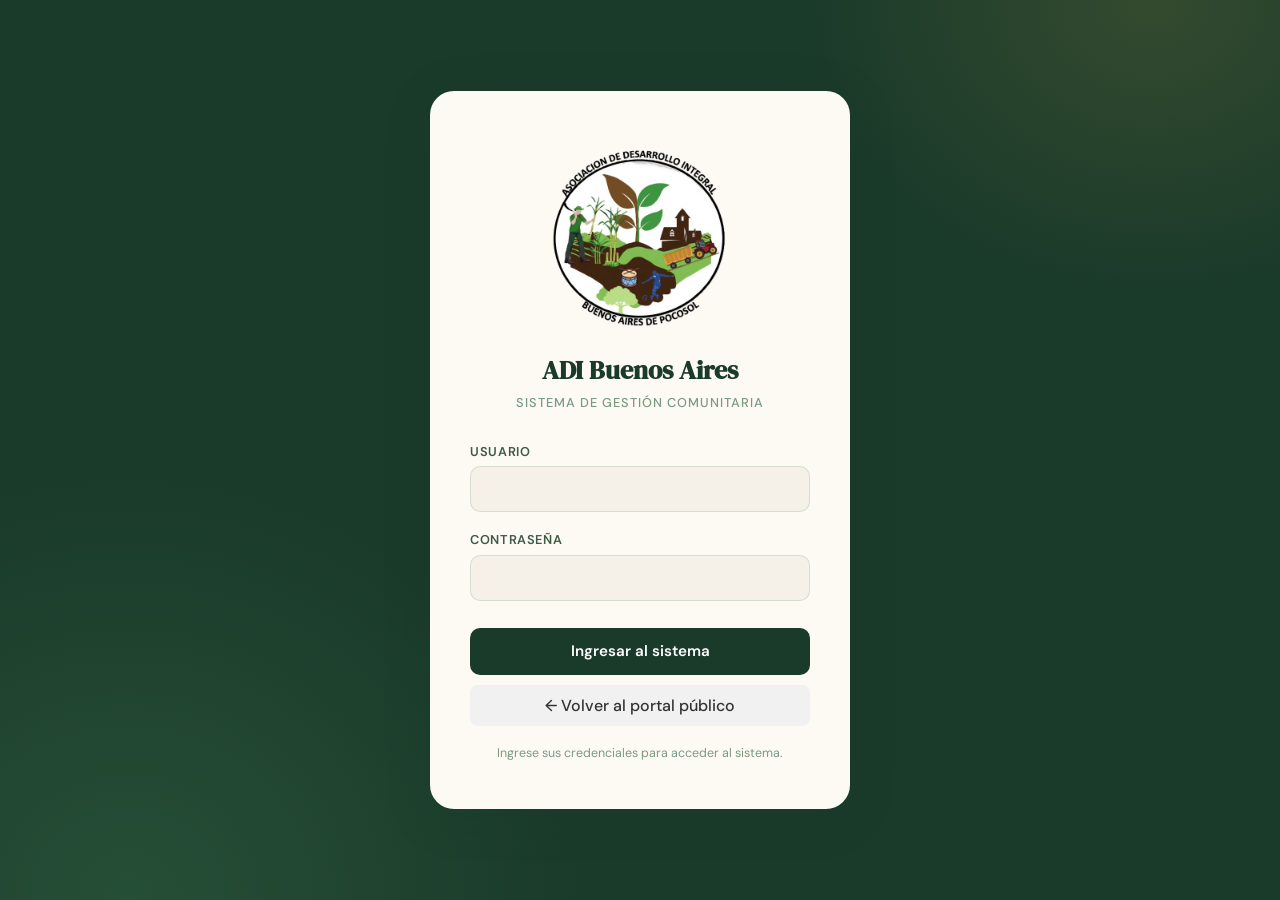
==== commit 83b8ac55: "correccion de bugs" ====
--- a/index.html
+++ b/index.html
@@ -31,6 +31,9 @@
         <div class="error-msg" id="login-error">Usuario o contraseña incorrectos.</div>
       </div>
       <button class="btn-primary" onclick="doLogin()">Ingresar al sistema</button>
+      <a href="public/index.html" class="btn-secondary">
+      ← Volver al portal público
+      </a>
       <p class="login-hint">Ingrese sus credenciales para acceder al sistema.</p>
     </div>
   </div>
--- a/css/styles.css
+++ b/css/styles.css
@@ -715,3 +715,20 @@
     height:auto;
     object-fit:contain;
 }
+
+.btn-secondary{
+  display:block;
+  text-align:center;
+  margin-top:10px;
+  padding:10px;
+  border-radius:8px;
+  text-decoration:none;
+  font-weight:500;
+  background:#f1f1f1;
+  color:#333;
+  transition:0.2s;
+}
+
+.btn-secondary:hover{
+  background:#e4e4e4;
+}
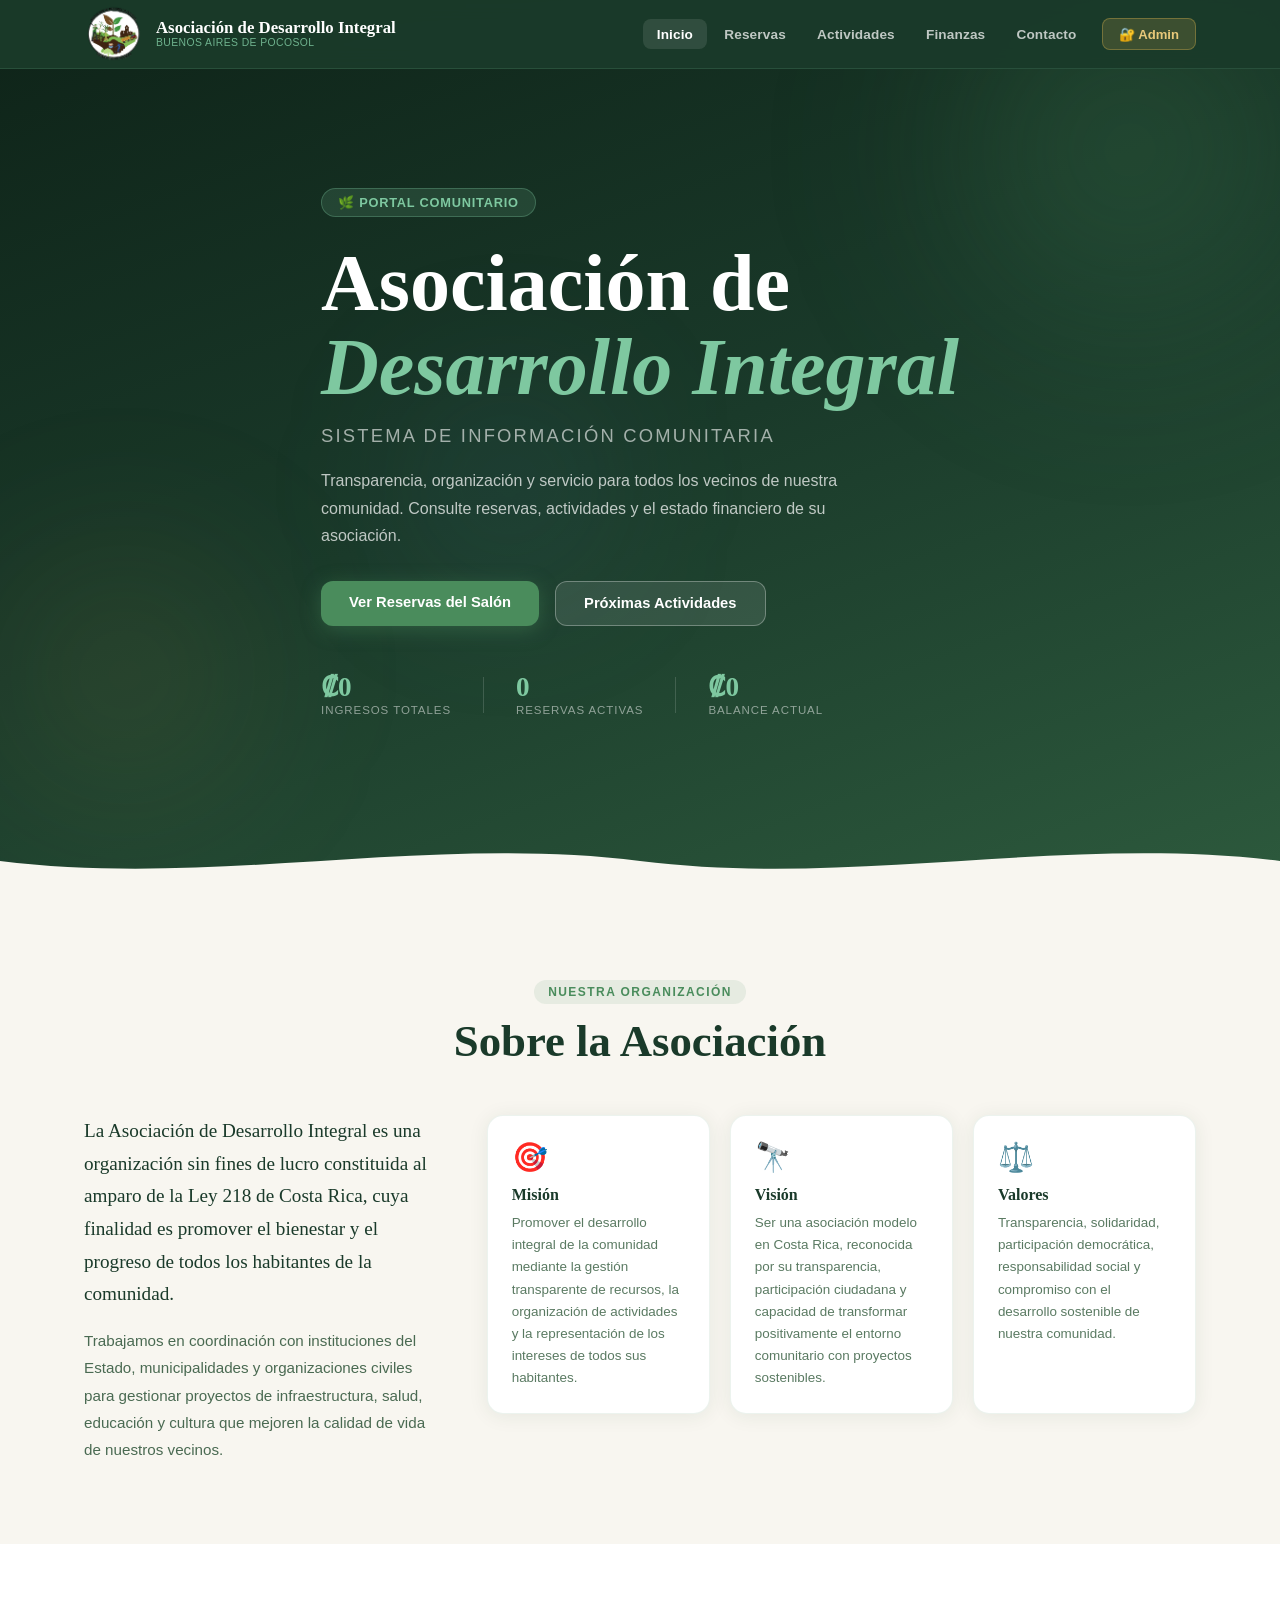
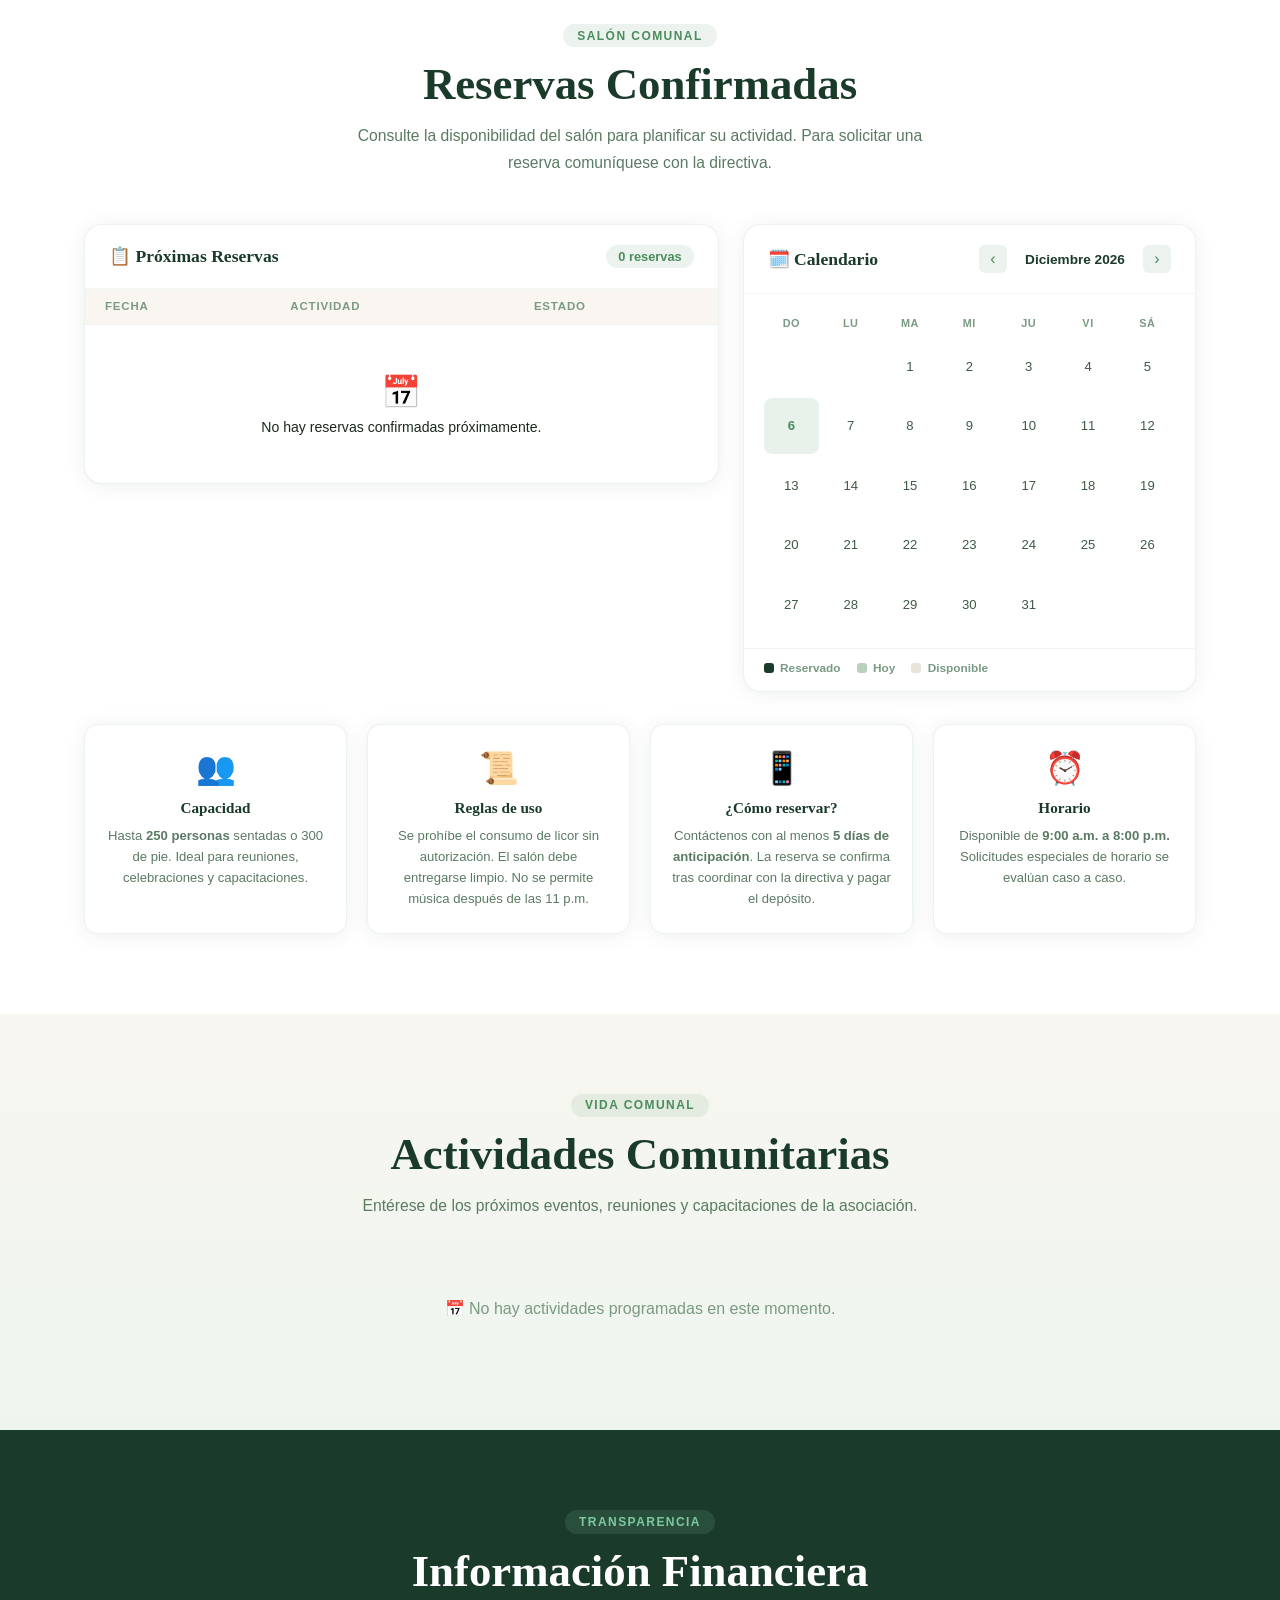
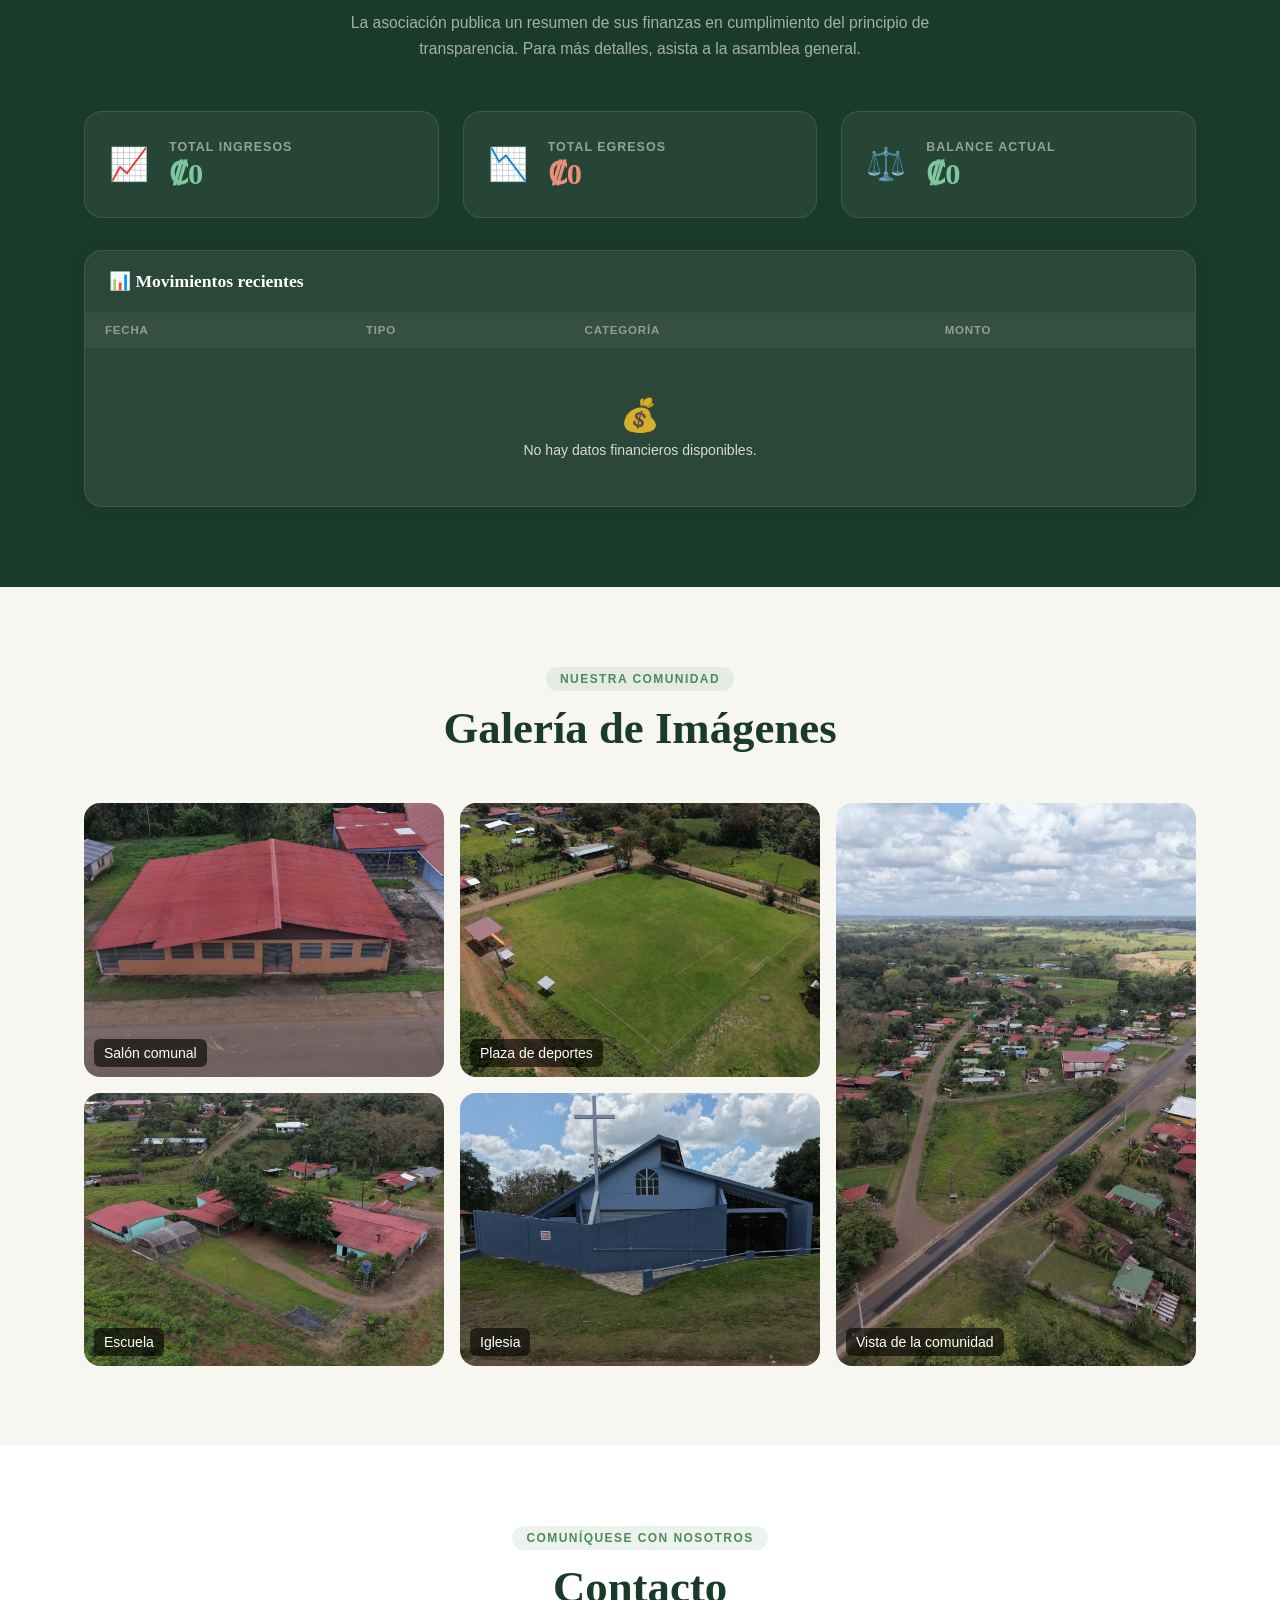
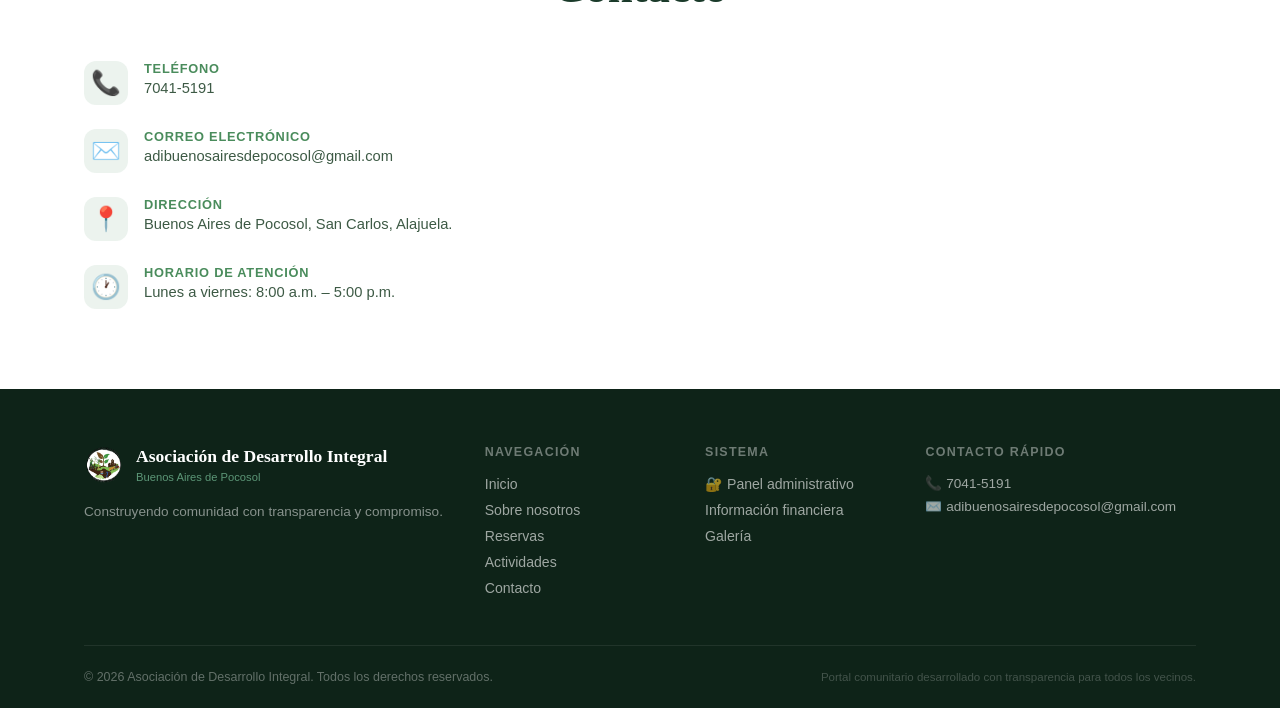
==== commit 55ac3659: "Se reestructuro por completo el codigo, se hosteo y aparentemente todo esta funcionando correctament" ====
--- a/index.html
+++ b/index.html
@@ -3,327 +3,436 @@
 <head>
   <meta charset="UTF-8">
   <meta name="viewport" content="width=device-width, initial-scale=1.0">
-  <title>ADECO · Sistema de Gestión Comunitaria</title>
-  <link href="https://fonts.googleapis.com/css2?family=DM+Serif+Display:ital@0;1&family=DM+Sans:wght@300;400;500;600&display=swap" rel="stylesheet">
+  <title>Asociación de Desarrollo Integral · Portal Comunitario</title>
+  <meta name="description" content="Portal público de información comunitaria. Consulte reservas del salón, actividades, finanzas y más.">
+  <link href="https://fonts.googleapis.com/css2?family=Playfair+Display:wght@400;700;900&family=Nunito:wght@300;400;600;700&display=swap" rel="stylesheet">
   <link rel="stylesheet" href="css/styles.css">
+  <link rel="stylesheet" href="css/public/public.css">
 </head>
-<body>
-
-  <!-- ═══════════════════════════════════════════
-       PANTALLA DE LOGIN
-  ════════════════════════════════════════════ -->
-  <div id="login-screen">
-    <div class="login-card">
-      <div class="login-emblem">
-        <div class="leaf-icon">
-        <img src="assets/img/logo.png" alt="Logo ADI">
-        </div>
-        <h1>ADI Buenos Aires</h1>
-        <p>Sistema de Gestión Comunitaria</p>
-      </div>
-      <div class="form-group">
-        <label>Usuario</label>
-        <input type="text" class="form-control" id="login-user" placeholder="">
-      </div>
-      <div class="form-group">
-        <label>Contraseña</label>
-        <input type="password" class="form-control" id="login-pass" placeholder="">
-        <div class="error-msg" id="login-error">Usuario o contraseña incorrectos.</div>
-      </div>
-      <button class="btn-primary" onclick="doLogin()">Ingresar al sistema</button>
-      <a href="public/index.html" class="btn-secondary">
-      ← Volver al portal público
-      </a>
-      <p class="login-hint">Ingrese sus credenciales para acceder al sistema.</p>
-    </div>
-  </div>
-
-  <!-- ═══════════════════════════════════════════
-       APLICACIÓN PRINCIPAL
-  ════════════════════════════════════════════ -->
-  <div id="app" style="display:none;">
-
-    <!-- Botón menú móvil -->
-    <button class="menu-toggle" onclick="toggleSidebar()">☰</button>
-    <div class="sidebar-overlay" id="sidebar-overlay" onclick="closeSidebar()"></div>
-
-    <!-- Barra lateral -->
-    <nav class="sidebar" id="sidebar">
-      <div class="sidebar-header">
-        <div class="brand">
-          <div class="brand-leaf">
-  <img src="assets/img/logo.png" alt="Logo ADI">
-</div>
-          <div class="brand-text">
-            <h2>ADI Buenos Aires</h2>
-            <span>Gestión Comunal</span>
-          </div>
-        </div>
-      </div>
-      <div class="sidebar-nav">
-        <button class="nav-item active" onclick="showPage('dashboard', this)">
-          <span class="icon">🏠</span> Dashboard
-        </button>
-        <button class="nav-item" onclick="showPage('finanzas', this)">
-          <span class="icon">💰</span> Finanzas
-        </button>
-        <button class="nav-item" onclick="showPage('salon', this)">
-          <span class="icon">🏛️</span> Salón Comunal
-        </button>
-      </div>
-      <div class="sidebar-footer">
-        <button class="btn-logout" onclick="logout()">⎋ Cerrar sesión</button>
-      </div>
-    </nav>
-
-    <!-- Contenido principal -->
-    <main class="main-content">
-
-      <!-- DASHBOARD -->
-      <div class="page active" id="page-dashboard">
-        <div class="page-header">
-          <h1>Bienvenido 👋</h1>
-          <p>Resumen general de la asociación</p>
-        </div>
-        <div class="stats-grid">
-          <div class="stat-card income">
-            <div class="stat-icon">📈</div>
-            <div class="stat-label">Total Ingresos</div>
-            <div class="stat-value positive" id="dash-ingresos">₡0</div>
-          </div>
-          <div class="stat-card expense">
-            <div class="stat-icon">📉</div>
-            <div class="stat-label">Total Egresos</div>
-            <div class="stat-value negative" id="dash-egresos">₡0</div>
-          </div>
-          <div class="stat-card balance">
-            <div class="stat-icon">⚖️</div>
-            <div class="stat-label">Balance Actual</div>
-            <div class="stat-value" id="dash-balance">₡0</div>
-          </div>
-          <div class="stat-card reservas">
-            <div class="stat-icon">📅</div>
-            <div class="stat-label">Reservas Activas</div>
-            <div class="stat-value" id="dash-reservas" style="color:var(--sky)">0</div>
-          </div>
-        </div>
-        <div class="quick-actions">
-          <button class="quick-btn" onclick="showPage('finanzas', null); openFinanzaModal()">
-            <span class="icon">➕</span> Nueva Transacción
-          </button>
-          <button class="quick-btn" onclick="showPage('salon', null); openReservaModal()">
-            <span class="icon">📋</span> Nueva Reserva
-          </button>
-        </div>
-        <div class="recent-section">
-          <h2>Últimas transacciones</h2>
-          <div class="table-wrapper">
-            <table>
-              <thead>
-                <tr>
-                  <th>Fecha</th><th>Tipo</th><th>Categoría</th><th>Descripción</th><th>Monto</th>
-                </tr>
-              </thead>
-              <tbody id="dash-recent-tbody">
-                <tr><td colspan="5" class="empty-state">No hay transacciones aún</td></tr>
-              </tbody>
-            </table>
-          </div>
-        </div>
-      </div>
-
-      <!-- MÓDULO FINANCIERO -->
-      <div class="page" id="page-finanzas">
-        <div class="page-header">
-          <h1>Módulo Financiero</h1>
-          <p>Registro y consulta de ingresos y egresos</p>
-        </div>
-        <div style="margin-bottom:1.25rem">
-          <button class="btn-submit" onclick="openFinanzaModal()">➕ Nueva Transacción</button>
-        </div>
-        <div class="table-wrapper">
-          <div class="table-header">
-            <span class="table-title">Historial de Transacciones</span>
-            <div class="filters">
-              <select class="filter-select" id="filter-tipo" onchange="renderFinanzas()">
-                <option value="">Todos los tipos</option>
-                <option value="Ingreso">Ingresos</option>
-                <option value="Egreso">Egresos</option>
-              </select>
-              <select class="filter-select" id="filter-mes" onchange="renderFinanzas()">
-                <option value="">Todos los meses</option>
-                <option value="01">Enero</option>
-                <option value="02">Febrero</option>
-                <option value="03">Marzo</option>
-                <option value="04">Abril</option>
-                <option value="05">Mayo</option>
-                <option value="06">Junio</option>
-                <option value="07">Julio</option>
-                <option value="08">Agosto</option>
-                <option value="09">Septiembre</option>
-                <option value="10">Octubre</option>
-                <option value="11">Noviembre</option>
-                <option value="12">Diciembre</option>
-              </select>
-              <select class="filter-select" id="filter-anio" onchange="renderFinanzas()">
-                <option value="">Todos los años</option>
-                <option value="2024">2024</option>
-                <option value="2025">2025</option>
-                <option value="2026">2026</option>
-              </select>
-            </div>
-          </div>
-          <table>
+<body class="public-portal">
+
+  <!-- ══════════════════════════════════════
+       BARRA DE NAVEGACIÓN STICKY
+  ═══════════════════════════════════════ -->
+  <header class="pub-header" id="pub-header">
+    <div class="pub-nav-inner">
+      <div class="pub-brand">
+        <div class="pub-logo-wrap">
+          <img src="assets/img/logo.png" alt="Logo Asociación de Desarrollo Integral Buenos Aires de Pocosol" class="pub-logo"
+               onerror="this.style.display='none'; this.nextElementSibling.style.display='flex'">
+          <div class="pub-logo-fallback" style="display:none">🌿</div>
+        </div>
+        <div class="pub-brand-text">
+          <span class="pub-brand-name">Asociación de Desarrollo Integral</span>
+          <span class="pub-brand-sub">Buenos Aires de Pocosol</span>
+        </div>
+      </div>
+      <nav class="pub-nav" id="pub-nav">
+        <a href="#inicio"    class="pub-nav-link active">Inicio</a>
+        <a href="#reservas"  class="pub-nav-link">Reservas</a>
+        <a href="#actividades" class="pub-nav-link">Actividades</a>
+        <a href="#finanzas"  class="pub-nav-link">Finanzas</a>
+        <a href="#contacto"  class="pub-nav-link">Contacto</a>
+        <a href="admin/index.html" class="pub-nav-admin" title="Acceso al sistema administrativo">
+          🔐 Admin
+        </a>
+      </nav>
+      <button class="pub-hamburger" id="pub-hamburger" aria-label="Abrir menú">
+        <span></span><span></span><span></span>
+      </button>
+    </div>
+  </header>
+
+  <!-- ══════════════════════════════════════
+       HERO / INICIO
+  ═══════════════════════════════════════ -->
+  <section class="pub-hero" id="inicio">
+    <div class="pub-hero-bg">
+      <div class="hero-orb hero-orb-1"></div>
+      <div class="hero-orb hero-orb-2"></div>
+      <div class="hero-orb hero-orb-3"></div>
+      <svg class="hero-wave" viewBox="0 0 1440 120" preserveAspectRatio="none">
+        <path d="M0,60 C240,100 480,20 720,60 C960,100 1200,20 1440,60 L1440,120 L0,120 Z"/>
+      </svg>
+    </div>
+    <div class="pub-container pub-hero-content">
+      <div class="hero-badge">🌿 Portal Comunitario</div>
+      <h1 class="hero-title">
+        Asociación de<br>
+        <em>Desarrollo Integral</em>
+      </h1>
+      <p class="hero-subtitle">Sistema de Información Comunitaria</p>
+      <p class="hero-desc">
+        Transparencia, organización y servicio para todos los vecinos de nuestra comunidad.
+        Consulte reservas, actividades y el estado financiero de su asociación.
+      </p>
+      <div class="hero-actions">
+        <a href="#reservas" class="pub-btn pub-btn-primary">Ver Reservas del Salón</a>
+        <a href="#actividades" class="pub-btn pub-btn-ghost">Próximas Actividades</a>
+      </div>
+      <div class="hero-stats" id="hero-stats">
+        <div class="hero-stat">
+          <span class="hero-stat-val" id="hs-ingresos">₡0</span>
+          <span class="hero-stat-label">Ingresos totales</span>
+        </div>
+        <div class="hero-stat-divider"></div>
+        <div class="hero-stat">
+          <span class="hero-stat-val" id="hs-reservas">0</span>
+          <span class="hero-stat-label">Reservas activas</span>
+        </div>
+        <div class="hero-stat-divider"></div>
+        <div class="hero-stat">
+          <span class="hero-stat-val" id="hs-balance">₡0</span>
+          <span class="hero-stat-label">Balance actual</span>
+        </div>
+      </div>
+    </div>
+  </section>
+
+  <!-- ══════════════════════════════════════
+       SOBRE LA ASOCIACIÓN
+  ═══════════════════════════════════════ -->
+  <section class="pub-section pub-about" id="sobre">
+    <div class="pub-container">
+      <div class="pub-section-header">
+        <span class="section-eyebrow">Nuestra organización</span>
+        <h2 class="section-title">Sobre la Asociación</h2>
+      </div>
+      <div class="about-grid">
+        <div class="about-main">
+          <p class="about-intro">
+            La Asociación de Desarrollo Integral es una organización sin fines de lucro
+            constituida al amparo de la Ley 218 de Costa Rica, cuya finalidad es promover
+            el bienestar y el progreso de todos los habitantes de la comunidad.
+          </p>
+          <p class="about-body">
+            Trabajamos en coordinación con instituciones del Estado, municipalidades y
+            organizaciones civiles para gestionar proyectos de infraestructura, salud,
+            educación y cultura que mejoren la calidad de vida de nuestros vecinos.
+          </p>
+        </div>
+        <div class="about-cards">
+          <div class="about-card">
+            <div class="about-card-icon">🎯</div>
+            <h3>Misión</h3>
+            <p>Promover el desarrollo integral de la comunidad mediante la gestión transparente
+               de recursos, la organización de actividades y la representación de los intereses
+               de todos sus habitantes.</p>
+          </div>
+          <div class="about-card">
+            <div class="about-card-icon">🔭</div>
+            <h3>Visión</h3>
+            <p>Ser una asociación modelo en Costa Rica, reconocida por su transparencia,
+               participación ciudadana y capacidad de transformar positivamente el entorno
+               comunitario con proyectos sostenibles.</p>
+          </div>
+          <div class="about-card">
+            <div class="about-card-icon">⚖️</div>
+            <h3>Valores</h3>
+            <p>Transparencia, solidaridad, participación democrática, responsabilidad social
+               y compromiso con el desarrollo sostenible de nuestra comunidad.</p>
+          </div>
+        </div>
+      </div>
+    </div>
+  </section>
+
+  <!-- ══════════════════════════════════════
+       RESERVAS DEL SALÓN
+  ═══════════════════════════════════════ -->
+  <section class="pub-section pub-reservas-section" id="reservas">
+    <div class="pub-container">
+      <div class="pub-section-header">
+        <span class="section-eyebrow">Salón Comunal</span>
+        <h2 class="section-title">Reservas Confirmadas</h2>
+        <p class="section-desc">
+          Consulte la disponibilidad del salón para planificar su actividad.
+          Para solicitar una reserva comuníquese con la directiva.
+        </p>
+      </div>
+
+      <div class="reservas-layout">
+        <!-- Tabla de reservas -->
+        <div class="reservas-table-wrap">
+          <div class="pub-card">
+            <div class="pub-card-header">
+              <h3>📋 Próximas Reservas</h3>
+              <span class="reservas-count" id="reservas-count">0 reservas</span>
+            </div>
+            <div class="pub-table-wrapper">
+              <table class="pub-table">
+                <thead>
+                  <tr>
+                    <th>Fecha</th>
+                    <th>Actividad</th>
+                    <th>Estado</th>
+                  </tr>
+                </thead>
+                <tbody id="pub-reservas-tbody">
+                  <tr>
+                    <td colspan="3" class="pub-empty">
+                      <span>📅</span>
+                      <p>No hay reservas confirmadas próximamente.</p>
+                    </td>
+                  </tr>
+                </tbody>
+              </table>
+            </div>
+          </div>
+        </div>
+
+        <!-- Calendario -->
+        <div class="reservas-calendar-wrap">
+          <div class="pub-card">
+            <div class="pub-card-header">
+              <h3>🗓️ Calendario</h3>
+              <div class="cal-nav">
+                <button class="cal-nav-btn" id="cal-prev">‹</button>
+                <span class="cal-month-label" id="cal-month-label">—</span>
+                <button class="cal-nav-btn" id="cal-next">›</button>
+              </div>
+            </div>
+            <div id="pub-calendar" class="pub-calendar"></div>
+            <div class="cal-legend">
+              <span class="cal-legend-item"><span class="cal-dot cal-dot-reserved"></span>Reservado</span>
+              <span class="cal-legend-item"><span class="cal-dot cal-dot-today"></span>Hoy</span>
+              <span class="cal-legend-item"><span class="cal-dot cal-dot-free"></span>Disponible</span>
+            </div>
+          </div>
+        </div>
+      </div>
+
+      <!-- Info del salón -->
+      <div class="salon-info-grid">
+        <div class="salon-info-card">
+          <div class="salon-info-icon">👥</div>
+          <h4>Capacidad</h4>
+          <p>Hasta <strong>250 personas</strong> sentadas o 300 de pie. Ideal para reuniones, celebraciones y capacitaciones.</p>
+        </div>
+        <div class="salon-info-card">
+          <div class="salon-info-icon">📜</div>
+          <h4>Reglas de uso</h4>
+          <p>Se prohíbe el consumo de licor sin autorización. El salón debe entregarse limpio. No se permite música después de las 11 p.m.</p>
+        </div>
+        <div class="salon-info-card">
+          <div class="salon-info-icon">📱</div>
+          <h4>¿Cómo reservar?</h4>
+          <p>Contáctenos con al menos <strong>5 días de anticipación</strong>. La reserva se confirma tras coordinar con la directiva y pagar el depósito.</p>
+        </div>
+        <div class="salon-info-card">
+          <div class="salon-info-icon">⏰</div>
+          <h4>Horario</h4>
+          <p>Disponible de <strong>9:00 a.m. a 8:00 p.m.</strong> Solicitudes especiales de horario se evalúan caso a caso.</p>
+        </div>
+      </div>
+    </div>
+  </section>
+
+  <!-- ══════════════════════════════════════
+       ACTIVIDADES COMUNITARIAS
+  ═══════════════════════════════════════ -->
+  <section class="pub-section pub-activities-section" id="actividades">
+    <div class="pub-container">
+      <div class="pub-section-header">
+        <span class="section-eyebrow">Vida comunal</span>
+        <h2 class="section-title">Actividades Comunitarias</h2>
+        <p class="section-desc">Entérese de los próximos eventos, reuniones y capacitaciones de la asociación.</p>
+      </div>
+      <div class="activities-grid" id="activities-grid">
+        <!-- Renderizado por JS -->
+      </div>
+    </div>
+  </section>
+
+  <!-- ══════════════════════════════════════
+       RESUMEN FINANCIERO PÚBLICO
+  ═══════════════════════════════════════ -->
+  <section class="pub-section pub-finanzas-section" id="finanzas">
+    <div class="pub-container">
+      <div class="pub-section-header">
+        <span class="section-eyebrow">Transparencia</span>
+        <h2 class="section-title">Información Financiera</h2>
+        <p class="section-desc">
+          La asociación publica un resumen de sus finanzas en cumplimiento del principio de transparencia.
+          Para más detalles, asista a la asamblea general.
+        </p>
+      </div>
+      <div class="finanzas-stats">
+        <div class="fin-stat-card fin-income">
+          <div class="fin-stat-icon">📈</div>
+          <div class="fin-stat-info">
+            <span class="fin-stat-label">Total Ingresos</span>
+            <span class="fin-stat-value" id="pub-ingresos">₡0</span>
+          </div>
+        </div>
+        <div class="fin-stat-card fin-expense">
+          <div class="fin-stat-icon">📉</div>
+          <div class="fin-stat-info">
+            <span class="fin-stat-label">Total Egresos</span>
+            <span class="fin-stat-value" id="pub-egresos">₡0</span>
+          </div>
+        </div>
+        <div class="fin-stat-card fin-balance">
+          <div class="fin-stat-icon">⚖️</div>
+          <div class="fin-stat-info">
+            <span class="fin-stat-label">Balance Actual</span>
+            <span class="fin-stat-value" id="pub-balance">₡0</span>
+          </div>
+        </div>
+      </div>
+
+      <div class="finanzas-breakdown pub-card" style="margin-top:2rem">
+        <div class="pub-card-header">
+          <h3>📊 Movimientos recientes</h3>
+        </div>
+        <div class="pub-table-wrapper">
+          <table class="pub-table">
             <thead>
-              <tr>
-                <th>Fecha</th><th>Tipo</th><th>Categoría</th><th>Descripción</th><th>Monto</th><th>Acciones</th>
-              </tr>
+              <tr><th>Fecha</th><th>Tipo</th><th>Categoría</th><th>Monto</th></tr>
             </thead>
-            <tbody id="finanzas-tbody">
-              <tr><td colspan="6" class="empty-state">No hay transacciones registradas</td></tr>
+            <tbody id="pub-finanzas-tbody">
+              <tr><td colspan="4" class="pub-empty"><span>💰</span><p>No hay datos financieros disponibles.</p></td></tr>
             </tbody>
           </table>
         </div>
       </div>
-
-      <!-- MÓDULO SALÓN COMUNAL -->
-      <div class="page" id="page-salon">
-        <div class="page-header">
-          <h1>Salón Comunal</h1>
-          <p>Gestión de reservas y disponibilidad</p>
-        </div>
-        <div style="margin-bottom:1.25rem">
-          <button class="btn-submit" onclick="openReservaModal()">📋 Nueva Reserva</button>
-        </div>
-        <div class="table-wrapper">
-          <div class="table-header">
-            <span class="table-title">Reservas del Salón</span>
-          </div>
-          <table>
-            <thead>
-              <tr>
-                <th>Fecha</th><th>Responsable</th><th>Teléfono</th><th>Tipo de Actividad</th><th>Estado</th><th>Acciones</th>
-              </tr>
-            </thead>
-            <tbody id="salon-tbody">
-              <tr><td colspan="6" class="empty-state">No hay reservas registradas</td></tr>
-            </tbody>
-          </table>
-        </div>
-      </div>
-
-    </main>
+    </div>
+  </section>
+
+  <!-- ══════════════════════════════════════
+       GALERÍA
+  ═══════════════════════════════════════ -->
+  <section class="pub-section pub-gallery-section" id="galeria">
+    <div class="pub-container">
+      <div class="pub-section-header">
+        <span class="section-eyebrow">Nuestra comunidad</span>
+        <h2 class="section-title">Galería de Imágenes</h2>
+      </div>
+      <div class="gallery-grid" id="gallery-grid">
+
+  <div class="gallery-item">
+    <img src="../assets/img/galeria/salon.jpg" alt="Salón comunal">
+    <div class="gallery-caption">Salón comunal</div>
   </div>
 
-  <!-- ═══════════════════════════════════════════
-       MODAL: NUEVA / EDITAR TRANSACCIÓN
-  ════════════════════════════════════════════ -->
-  <div class="modal-overlay" id="modal-finanza">
-    <div class="modal">
-      <h3 id="modal-finanza-title">Nueva Transacción</h3>
-      <div class="form-grid">
-        <div class="form-group">
-          <label>Fecha *</label>
-          <input type="date" class="form-control" id="f-fecha">
-        </div>
-        <div class="form-group">
-          <label>Tipo *</label>
-          <select class="form-control" id="f-tipo">
-            <option value="">Seleccionar...</option>
-            <option value="Ingreso">Ingreso</option>
-            <option value="Egreso">Egreso</option>
-          </select>
-        </div>
-        <div class="form-group">
-          <label>Categoría *</label>
-          <select class="form-control" id="f-categoria">
-            <option value="">Seleccionar...</option>
-            <option>Cuotas</option>
-            <option>Donaciones</option>
-            <option>Alquiler salón</option>
-            <option>Actividades</option>
-            <option>Servicios públicos</option>
-            <option>Mantenimiento</option>
-            <option>Materiales</option>
-            <option>Otro</option>
-          </select>
-        </div>
-        <div class="form-group">
-          <label>Monto (₡) *</label>
-          <input type="number" class="form-control" id="f-monto" placeholder="0" min="1">
-        </div>
-        <div class="form-group full-width">
-          <label>Descripción</label>
-          <input type="text" class="form-control" id="f-descripcion" placeholder="Descripción del movimiento">
-        </div>
-      </div>
-      <input type="hidden" id="f-edit-id">
-      <div class="form-actions">
-        <button class="btn-submit" onclick="saveFinanza()">Guardar</button>
-        <button class="btn-cancel" onclick="closeModal('modal-finanza')">Cancelar</button>
-      </div>
-    </div>
+  <div class="gallery-item">
+    <img src="../assets/img/galeria/plaza.jpg" alt="Plaza de deportes">
+    <div class="gallery-caption">Plaza de deportes</div>
   </div>
 
-  <!-- ═══════════════════════════════════════════
-       MODAL: NUEVA / EDITAR RESERVA
-  ════════════════════════════════════════════ -->
-  <div class="modal-overlay" id="modal-reserva">
-    <div class="modal">
-      <h3 id="modal-reserva-title">Nueva Reserva</h3>
-      <div id="avail-status"></div>
-      <div class="form-grid">
-        <div class="form-group">
-          <label>Fecha del evento *</label>
-          <input type="date" class="form-control" id="r-fecha" onchange="checkAvailability()">
-        </div>
-        <div class="form-group">
-          <label>Estado *</label>
-          <select class="form-control" id="r-estado">
-            <option value="Confirmada">Confirmada</option>
-            <option value="Pendiente">Pendiente</option>
-          </select>
-        </div>
-        <div class="form-group">
-          <label>Nombre del responsable *</label>
-          <input type="text" class="form-control" id="r-nombre" placeholder="Nombre completo">
-        </div>
-        <div class="form-group">
-          <label>Teléfono *</label>
-          <input type="tel" class="form-control" id="r-telefono" placeholder="8888-8888">
-        </div>
-        <div class="form-group full-width">
-          <label>Tipo de actividad *</label>
-          <select class="form-control" id="r-actividad">
-            <option value="">Seleccionar...</option>
-            <option>Reunión comunal</option>
-            <option>Actividad deportiva</option>
-            <option>Celebración</option>
-            <option>Capacitación</option>
-            <option>Votación</option>
-            <option>Otro</option>
-          </select>
-        </div>
-      </div>
-      <input type="hidden" id="r-edit-id">
-      <div class="form-actions">
-        <button class="btn-submit" onclick="saveReserva()">Guardar</button>
-        <button class="btn-cancel" onclick="closeModal('modal-reserva')">Cancelar</button>
-      </div>
-    </div>
+  <div class="gallery-item gallery-item-tall">
+    <img src="../assets/img/galeria/pueblo.jpg" alt="Vista del pueblo">
+    <div class="gallery-caption">Vista de la comunidad</div>
   </div>
 
-  <!-- Contenedor de notificaciones -->
-  <div class="toast-container" id="toast-container"></div>
-
-  <!-- ═══════════════════════════════════════════
-       SCRIPTS (orden de carga importa)
-  ════════════════════════════════════════════ -->
-  <script src="js/storage.js"></script>
-  <script src="js/app.js"></script>
-  <script src="js/auth.js"></script>
-  <script src="js/finanzas.js"></script>
-  <script src="js/reservas.js"></script>
-
+  <div class="gallery-item">
+    <img src="../assets/img/galeria/escuela.jpg" alt="Escuela">
+    <div class="gallery-caption">Escuela</div>
+  </div>
+
+  <div class="gallery-item">
+    <img src="../assets/img/galeria/iglesia.jpg" alt="Iglesia">
+    <div class="gallery-caption">Iglesia</div>
+  </div>
+
+  
+
+</div>
+    </div>
+  </section>
+
+  <!-- ══════════════════════════════════════
+       CONTACTO
+  ═══════════════════════════════════════ -->
+  <section class="pub-section pub-contact-section" id="contacto">
+    <div class="pub-container">
+      <div class="pub-section-header">
+        <span class="section-eyebrow">Comuníquese con nosotros</span>
+        <h2 class="section-title">Contacto</h2>
+      </div>
+      <div class="contact-grid">
+        <div class="contact-info">
+          <div class="contact-item">
+            <div class="contact-icon">📞</div>
+            <div>
+              <strong>Teléfono</strong>
+              <p>7041-5191</p>
+            </div>
+          </div>
+          <div class="contact-item">
+            <div class="contact-icon">✉️</div>
+            <div>
+              <strong>Correo electrónico</strong>
+              <p>adibuenosairesdepocosol@gmail.com</p>
+            </div>
+          </div>
+          <div class="contact-item">
+            <div class="contact-icon">📍</div>
+            <div>
+              <strong>Dirección</strong>
+              <p>Buenos Aires de Pocosol, San Carlos, Alajuela.</p>
+            </div>
+          </div>
+          <div class="contact-item">
+            <div class="contact-icon">🕐</div>
+            <div>
+              <strong>Horario de atención</strong>
+              <p>Lunes a viernes: 8:00 a.m. – 5:00 p.m.</p>
+            </div>
+          </div>
+        </div>
+        </div>
+      </div>
+    </div>
+  </section>
+
+  <!-- ══════════════════════════════════════
+       FOOTER
+  ═══════════════════════════════════════ -->
+  <footer class="pub-footer">
+    <div class="pub-container">
+      <div class="footer-grid">
+        <div class="footer-brand">
+          <div class="footer-logo-wrap">
+            <img src="assets/img/logo.png" alt="Logo ADECO" class="footer-logo">
+            <div>
+              <strong>Asociación de Desarrollo Integral</strong>
+              <span>Buenos Aires de Pocosol</span>
+            </div>
+          </div>
+          <p class="footer-tagline">Construyendo comunidad con transparencia y compromiso.</p>
+        </div>
+        <div class="footer-links">
+          <h4>Navegación</h4>
+          <ul>
+            <li><a href="#inicio">Inicio</a></li>
+            <li><a href="#sobre">Sobre nosotros</a></li>
+            <li><a href="#reservas">Reservas</a></li>
+            <li><a href="#actividades">Actividades</a></li>
+            <li><a href="#contacto">Contacto</a></li>
+          </ul>
+        </div>
+        <div class="footer-links">
+          <h4>Sistema</h4>
+          <ul>
+            <li><a href="admin/index.html">🔐 Panel administrativo</a></li>
+            <li><a href="#finanzas">Información financiera</a></li>
+            <li><a href="#galeria">Galería</a></li>
+          </ul>
+        </div>
+        <div class="footer-contact">
+          <h4>Contacto rápido</h4>
+          <p>📞 7041-5191</p>
+          <p>✉️ adibuenosairesdepocosol@gmail.com</p>
+        </div>
+      </div>
+      <div class="footer-bottom">
+        <p>© <span id="footer-year"></span> Asociación de Desarrollo Integral. Todos los derechos reservados.</p>
+        <p class="footer-credit">Portal comunitario desarrollado con transparencia para todos los vecinos.</p>
+      </div>
+    </div>
+  </footer>
+
+  <script src="js/public/public.js?v=20260310-4"></script>
 </body>
-</html>
+</html>
--- a/css/styles.css
+++ b/css/styles.css
@@ -618,6 +618,36 @@
   margin-bottom: 1.5rem;
 }
 
+/* ─── MODAL DE CONFIRMACIÓN ─── */
+.modal-confirm {
+  max-width: 380px;
+  text-align: center;
+  padding: 2.5rem 2rem;
+}
+
+.confirm-icon {
+  font-size: 2.5rem;
+  margin-bottom: 1rem;
+  display: block;
+}
+
+.modal-confirm h3 {
+  font-size: 1.2rem;
+  margin-bottom: 0.8rem;
+}
+
+.modal-confirm p {
+  color: var(--text-light);
+  font-size: 0.95rem;
+  margin-bottom: 1.5rem;
+  line-height: 1.5;
+}
+
+.modal-confirm .form-actions {
+  justify-content: center;
+  gap: 0.75rem;
+}
+
 /* ─── DISPONIBILIDAD RESERVA ─── */
 .reserva-availability {
   display: inline-flex;
--- a/css/public/public.css
+++ b/css/public/public.css
@@ -0,0 +1,1224 @@
+/* ═══════════════════════════════════════════════════════════════
+   ADECO · Portal Público Comunitario
+   Archivo: public/css/public.css
+   Descripción: Estilos exclusivos del portal público.
+                Complementa ../css/styles.css con los componentes
+                propios de la página informativa.
+════════════════════════════════════════════════════════════════ */
+
+/* ─── FUENTES Y VARIABLES LOCALES ─── */
+/* Extiende las variables del panel admin con tokens del portal */
+:root {
+  --pub-font-display: 'Playfair Display', Georgia, serif;
+  --pub-font-body:    'Nunito', sans-serif;
+  --pub-section-gap:  5rem;
+  --pub-radius:       18px;
+  --pub-card-shadow:  0 2px 20px rgba(26,58,42,0.08);
+  --pub-card-hover:   0 8px 40px rgba(26,58,42,0.14);
+}
+
+body.public-portal {
+  font-family: var(--pub-font-body);
+  background: #f8f6f0;
+  color: #1a2a1e;
+  scroll-behavior: smooth;
+}
+
+/* ─── CONTENEDOR GLOBAL ─── */
+.pub-container {
+  max-width: 1160px;
+  margin: 0 auto;
+  padding: 0 1.5rem;
+}
+
+/* ════════════════════════════════════════════
+   HEADER / NAVEGACIÓN
+════════════════════════════════════════════ */
+.pub-header {
+  position: fixed;
+  top: 0;
+  left: 0;
+  right: 0;
+  z-index: 200;
+  background: rgba(26, 58, 42, 0.97);
+  backdrop-filter: blur(10px);
+  border-bottom: 1px solid rgba(126, 200, 160, 0.15);
+  transition: background 0.3s, box-shadow 0.3s;
+}
+
+.pub-header.scrolled {
+  box-shadow: 0 4px 32px rgba(0,0,0,0.25);
+}
+
+.pub-nav-inner {
+  max-width: 1160px;
+  margin: 0 auto;
+  padding: 0 1.5rem;
+  height: 68px;
+  display: flex;
+  align-items: center;
+  justify-content: space-between;
+  gap: 1rem;
+}
+
+/* ─── BRAND ─── */
+.pub-brand {
+  display: flex;
+  align-items: center;
+  gap: 0.75rem;
+  text-decoration: none;
+  flex-shrink: 0;
+}
+
+.pub-logo-wrap {
+  width: 60px;
+  height: 60px;
+  /* border-radius: 50% 10px 50% 10px; */
+  /* background: rgba(255,255,255,0.1); */
+  display: flex;
+  align-items: center;
+  justify-content: center;
+  overflow: hidden;
+  flex-shrink: 0;
+}
+
+.pub-logo {
+  width: 100%;
+  height: 100%;
+  object-fit: cover;
+}
+
+.pub-logo-fallback {
+  font-size: 1.2rem;
+}
+
+.pub-brand-text {
+  display: flex;
+  flex-direction: column;
+}
+
+.pub-brand-name {
+  font-family: var(--pub-font-display);
+  font-size: 1.05rem;
+  font-weight: 700;
+  color: white;
+  line-height: 1;
+}
+
+.pub-brand-sub {
+  font-size: 0.65rem;
+  color: rgba(126, 200, 160, 0.85);
+  letter-spacing: 0.04em;
+  text-transform: uppercase;
+}
+
+/* ─── NAV LINKS ─── */
+.pub-nav {
+  display: flex;
+  align-items: center;
+  gap: 0.25rem;
+}
+
+.pub-nav-link {
+  padding: 0.45rem 0.85rem;
+  color: rgba(255,255,255,0.72);
+  text-decoration: none;
+  font-size: 0.85rem;
+  font-weight: 600;
+  border-radius: 8px;
+  transition: color 0.2s, background 0.2s;
+  letter-spacing: 0.01em;
+}
+
+.pub-nav-link:hover,
+.pub-nav-link.active {
+  color: white;
+  background: rgba(255,255,255,0.1);
+}
+
+.pub-nav-admin {
+  margin-left: 0.5rem;
+  padding: 0.45rem 1rem;
+  background: rgba(201, 168, 76, 0.2);
+  border: 1.5px solid rgba(201, 168, 76, 0.4);
+  color: #e8c97a;
+  text-decoration: none;
+  font-size: 0.82rem;
+  font-weight: 700;
+  border-radius: 8px;
+  transition: all 0.2s;
+  white-space: nowrap;
+}
+
+.pub-nav-admin:hover {
+  background: rgba(201, 168, 76, 0.3);
+  border-color: rgba(201, 168, 76, 0.7);
+  color: #f0d888;
+}
+
+/* ─── HAMBURGER MÓVIL ─── */
+.pub-hamburger {
+  display: none;
+  flex-direction: column;
+  gap: 5px;
+  background: none;
+  border: none;
+  cursor: pointer;
+  padding: 0.4rem;
+}
+
+.pub-hamburger span {
+  display: block;
+  width: 24px;
+  height: 2px;
+  background: white;
+  border-radius: 2px;
+  transition: all 0.3s;
+}
+
+/* ════════════════════════════════════════════
+   HERO
+════════════════════════════════════════════ */
+.pub-hero {
+  position: relative;
+  min-height: 100vh;
+  display: flex;
+  align-items: center;
+  background: linear-gradient(160deg, #0e2318 0%, #1a3a2a 50%, #2d5a3d 100%);
+  overflow: hidden;
+  padding-top: 68px;
+}
+
+.pub-hero-bg {
+  position: absolute;
+  inset: 0;
+  pointer-events: none;
+}
+
+.hero-orb {
+  position: absolute;
+  border-radius: 50%;
+  filter: blur(80px);
+}
+
+.hero-orb-1 {
+  width: 500px;
+  height: 500px;
+  background: radial-gradient(circle, rgba(74,140,92,0.3) 0%, transparent 70%);
+  top: -100px;
+  right: -100px;
+}
+
+.hero-orb-2 {
+  width: 350px;
+  height: 350px;
+  background: radial-gradient(circle, rgba(201,168,76,0.15) 0%, transparent 70%);
+  bottom: 50px;
+  left: -50px;
+}
+
+.hero-orb-3 {
+  width: 250px;
+  height: 250px;
+  background: radial-gradient(circle, rgba(91,143,185,0.2) 0%, transparent 70%);
+  top: 40%;
+  left: 30%;
+}
+
+.hero-wave {
+  position: absolute;
+  bottom: -1px;
+  left: 0;
+  right: 0;
+  width: 100%;
+  height: 80px;
+  fill: #f8f6f0;
+}
+
+.pub-hero-content {
+  position: relative;
+  z-index: 2;
+  padding-top: 2rem;
+  padding-bottom: 6rem;
+}
+
+.hero-badge {
+  display: inline-flex;
+  align-items: center;
+  gap: 0.4rem;
+  background: rgba(126, 200, 160, 0.15);
+  border: 1px solid rgba(126, 200, 160, 0.3);
+  color: #7ec8a0;
+  padding: 0.4rem 1rem;
+  border-radius: 30px;
+  font-size: 0.8rem;
+  font-weight: 700;
+  letter-spacing: 0.06em;
+  text-transform: uppercase;
+  margin-bottom: 1.5rem;
+  animation: fadeUp 0.6s ease both;
+}
+
+.hero-title {
+  font-family: var(--pub-font-display);
+  font-size: clamp(2.6rem, 7vw, 5rem);
+  font-weight: 900;
+  color: white;
+  line-height: 1.05;
+  margin-bottom: 1rem;
+  animation: fadeUp 0.7s 0.1s ease both;
+}
+
+.hero-title em {
+  font-style: italic;
+  color: #7ec8a0;
+}
+
+.hero-subtitle {
+  font-size: 1.15rem;
+  color: rgba(255,255,255,0.6);
+  letter-spacing: 0.12em;
+  text-transform: uppercase;
+  font-weight: 300;
+  margin-bottom: 1.25rem;
+  animation: fadeUp 0.7s 0.15s ease both;
+}
+
+.hero-desc {
+  max-width: 560px;
+  color: rgba(255,255,255,0.72);
+  font-size: 1rem;
+  line-height: 1.7;
+  margin-bottom: 2rem;
+  animation: fadeUp 0.7s 0.2s ease both;
+}
+
+.hero-actions {
+  display: flex;
+  gap: 1rem;
+  flex-wrap: wrap;
+  margin-bottom: 3rem;
+  animation: fadeUp 0.7s 0.25s ease both;
+}
+
+.pub-btn {
+  padding: 0.85rem 1.75rem;
+  border-radius: 12px;
+  font-family: var(--pub-font-body);
+  font-size: 0.92rem;
+  font-weight: 700;
+  text-decoration: none;
+  transition: all 0.2s;
+  cursor: pointer;
+  border: none;
+  display: inline-block;
+}
+
+.pub-btn-primary {
+  background: #4a8c5c;
+  color: white;
+  box-shadow: 0 4px 20px rgba(74,140,92,0.4);
+}
+
+.pub-btn-primary:hover {
+  background: #3d7a4e;
+  transform: translateY(-2px);
+  box-shadow: 0 6px 28px rgba(74,140,92,0.5);
+}
+
+.pub-btn-ghost {
+  background: rgba(255,255,255,0.1);
+  color: white;
+  border: 1.5px solid rgba(255,255,255,0.3);
+}
+
+.pub-btn-ghost:hover {
+  background: rgba(255,255,255,0.18);
+  transform: translateY(-2px);
+}
+
+/* ─── ESTADÍSTICAS DEL HERO ─── */
+.hero-stats {
+  display: flex;
+  align-items: center;
+  gap: 2rem;
+  flex-wrap: wrap;
+  animation: fadeUp 0.7s 0.3s ease both;
+}
+
+.hero-stat {
+  display: flex;
+  flex-direction: column;
+  gap: 0.2rem;
+}
+
+.hero-stat-val {
+  font-family: var(--pub-font-display);
+  font-size: 1.7rem;
+  font-weight: 700;
+  color: #7ec8a0;
+  line-height: 1;
+}
+
+.hero-stat-label {
+  font-size: 0.72rem;
+  color: rgba(255,255,255,0.5);
+  text-transform: uppercase;
+  letter-spacing: 0.08em;
+}
+
+.hero-stat-divider {
+  width: 1px;
+  height: 36px;
+  background: rgba(255,255,255,0.15);
+}
+
+/* ════════════════════════════════════════════
+   SECCIONES GENÉRICAS
+════════════════════════════════════════════ */
+.pub-section {
+  padding: var(--pub-section-gap) 0;
+}
+
+.pub-section-header {
+  text-align: center;
+  margin-bottom: 3rem;
+}
+
+.section-eyebrow {
+  display: inline-block;
+  font-size: 0.75rem;
+  font-weight: 700;
+  letter-spacing: 0.12em;
+  text-transform: uppercase;
+  color: #4a8c5c;
+  background: rgba(74,140,92,0.1);
+  padding: 0.3rem 0.9rem;
+  border-radius: 20px;
+  margin-bottom: 0.75rem;
+}
+
+.section-title {
+  font-family: var(--pub-font-display);
+  font-size: clamp(1.8rem, 4vw, 2.8rem);
+  font-weight: 900;
+  color: #1a3a2a;
+  line-height: 1.15;
+  margin-bottom: 0.75rem;
+}
+
+.section-desc {
+  max-width: 600px;
+  margin: 0 auto;
+  color: #5a7a62;
+  font-size: 0.98rem;
+  line-height: 1.7;
+}
+
+/* ─── CARD GENÉRICA ─── */
+.pub-card {
+  background: white;
+  border-radius: var(--pub-radius);
+  border: 1px solid rgba(74,140,92,0.1);
+  box-shadow: var(--pub-card-shadow);
+  overflow: hidden;
+  transition: box-shadow 0.2s;
+}
+
+.pub-card:hover {
+  box-shadow: var(--pub-card-hover);
+}
+
+.pub-card-header {
+  padding: 1.25rem 1.5rem;
+  border-bottom: 1px solid rgba(74,140,92,0.08);
+  display: flex;
+  align-items: center;
+  justify-content: space-between;
+  flex-wrap: wrap;
+  gap: 0.5rem;
+}
+
+.pub-card-header h3 {
+  font-family: var(--pub-font-display);
+  font-size: 1.1rem;
+  color: #1a3a2a;
+  font-weight: 700;
+}
+
+/* ═══ TABLA PÚBLICA ══ */
+.pub-table-wrapper {
+  overflow-x: auto;
+}
+
+.pub-table {
+  width: 100%;
+  border-collapse: collapse;
+}
+
+.pub-table th {
+  padding: 0.7rem 1.25rem;
+  text-align: left;
+  font-size: 0.72rem;
+  font-weight: 700;
+  text-transform: uppercase;
+  letter-spacing: 0.07em;
+  color: #7a9a82;
+  background: rgba(245,240,232,0.6);
+  border-bottom: 1px solid rgba(74,140,92,0.1);
+}
+
+.pub-table td {
+  padding: 0.85rem 1.25rem;
+  font-size: 0.88rem;
+  border-bottom: 1px solid rgba(74,140,92,0.06);
+  color: #1a2a1e;
+}
+
+.pub-table tr:last-child td { border-bottom: none; }
+.pub-table tr:hover td      { background: rgba(74,140,92,0.03); }
+
+.pub-empty {
+  text-align: center;
+  padding: 3rem !important;
+  color: #7a9a82;
+}
+
+.pub-empty span { font-size: 2rem; display: block; margin-bottom: 0.5rem; }
+.pub-empty p    { font-size: 0.88rem; margin: 0; }
+
+/* ─── BADGES PÚBLICOS ─── */
+.pub-badge {
+  display: inline-flex;
+  align-items: center;
+  padding: 0.25rem 0.7rem;
+  border-radius: 20px;
+  font-size: 0.74rem;
+  font-weight: 700;
+}
+
+.pub-badge-confirmed { background: rgba(74,140,92,0.12);  color: #4a8c5c; }
+.pub-badge-pending   { background: rgba(201,168,76,0.15); color: #b8922a; }
+
+/* ════════════════════════════════════════════
+   SOBRE LA ASOCIACIÓN
+════════════════════════════════════════════ */
+.pub-about { background: #f8f6f0; }
+
+.about-grid {
+  display: grid;
+  grid-template-columns: 1fr 2fr;
+  gap: 3rem;
+  align-items: start;
+}
+
+.about-intro {
+  font-family: var(--pub-font-display);
+  font-size: 1.2rem;
+  color: #1a3a2a;
+  line-height: 1.7;
+  margin-bottom: 1rem;
+}
+
+.about-body {
+  color: #4a6a52;
+  line-height: 1.8;
+  font-size: 0.95rem;
+}
+
+.about-cards {
+  display: grid;
+  grid-template-columns: repeat(3, 1fr);
+  gap: 1.25rem;
+}
+
+.about-card {
+  background: white;
+  border-radius: 16px;
+  padding: 1.5rem;
+  border: 1px solid rgba(74,140,92,0.1);
+  box-shadow: var(--pub-card-shadow);
+  transition: transform 0.2s, box-shadow 0.2s;
+}
+
+.about-card:hover {
+  transform: translateY(-4px);
+  box-shadow: var(--pub-card-hover);
+}
+
+.about-card-icon {
+  font-size: 1.8rem;
+  margin-bottom: 0.75rem;
+}
+
+.about-card h3 {
+  font-family: var(--pub-font-display);
+  font-size: 1rem;
+  color: #1a3a2a;
+  margin-bottom: 0.5rem;
+}
+
+.about-card p {
+  font-size: 0.84rem;
+  color: #5a7a62;
+  line-height: 1.65;
+}
+
+/* ════════════════════════════════════════════
+   SECCIÓN RESERVAS
+════════════════════════════════════════════ */
+.pub-reservas-section { background: white; }
+
+.reservas-layout {
+  display: grid;
+  grid-template-columns: 1.4fr 1fr;
+  gap: 1.5rem;
+  margin-bottom: 2rem;
+}
+
+.reservas-count {
+  font-size: 0.8rem;
+  font-weight: 700;
+  background: rgba(74,140,92,0.1);
+  color: #4a8c5c;
+  padding: 0.25rem 0.75rem;
+  border-radius: 20px;
+}
+
+/* ─── CALENDARIO ─── */
+.pub-calendar {
+  padding: 1rem 1.25rem 0.5rem;
+}
+
+.cal-grid {
+  display: grid;
+  grid-template-columns: repeat(7, 1fr);
+  gap: 4px;
+}
+
+.cal-day-name {
+  text-align: center;
+  font-size: 0.68rem;
+  font-weight: 700;
+  text-transform: uppercase;
+  letter-spacing: 0.05em;
+  color: #7a9a82;
+  padding: 0.4rem 0;
+}
+
+.cal-day {
+  aspect-ratio: 1;
+  display: flex;
+  align-items: center;
+  justify-content: center;
+  font-size: 0.82rem;
+  font-weight: 500;
+  border-radius: 8px;
+  color: #3d5a45;
+  transition: all 0.15s;
+  cursor: default;
+}
+
+.cal-day.cal-other-month {
+  color: #c0d0c4;
+}
+
+.cal-day.cal-today {
+  background: rgba(74,140,92,0.12);
+  color: #4a8c5c;
+  font-weight: 700;
+}
+
+.cal-day.cal-reserved {
+  background: #1a3a2a;
+  color: white;
+  font-weight: 700;
+  border-radius: 8px;
+  box-shadow: 0 2px 8px rgba(26,58,42,0.3);
+}
+
+.cal-day.cal-reserved:hover {
+  background: #2d5a3d;
+  transform: scale(1.05);
+}
+
+.cal-day.cal-empty {
+  /* días antes del inicio del mes */
+}
+
+.cal-nav {
+  display: flex;
+  align-items: center;
+  gap: 0.5rem;
+}
+
+.cal-nav-btn {
+  width: 28px;
+  height: 28px;
+  background: rgba(74,140,92,0.1);
+  border: none;
+  border-radius: 6px;
+  cursor: pointer;
+  font-size: 1rem;
+  color: #4a8c5c;
+  display: flex;
+  align-items: center;
+  justify-content: center;
+  transition: background 0.2s;
+}
+
+.cal-nav-btn:hover { background: rgba(74,140,92,0.2); }
+
+.cal-month-label {
+  font-size: 0.85rem;
+  font-weight: 700;
+  color: #1a3a2a;
+  min-width: 120px;
+  text-align: center;
+}
+
+.cal-legend {
+  display: flex;
+  gap: 1rem;
+  padding: 0.75rem 1.25rem 1rem;
+  border-top: 1px solid rgba(74,140,92,0.08);
+  margin-top: 0.5rem;
+}
+
+.cal-legend-item {
+  display: flex;
+  align-items: center;
+  gap: 0.4rem;
+  font-size: 0.74rem;
+  color: #7a9a82;
+  font-weight: 600;
+}
+
+.cal-dot {
+  width: 10px;
+  height: 10px;
+  border-radius: 3px;
+  flex-shrink: 0;
+}
+
+.cal-dot-reserved { background: #1a3a2a; }
+.cal-dot-today    { background: rgba(74,140,92,0.4); }
+.cal-dot-free     { background: #e8e4da; }
+
+/* ─── INFO DEL SALÓN ─── */
+.salon-info-grid {
+  display: grid;
+  grid-template-columns: repeat(4, 1fr);
+  gap: 1.25rem;
+}
+
+.salon-info-card {
+  background: white;
+  border-radius: 14px;
+  padding: 1.5rem 1.25rem;
+  border: 1px solid rgba(74,140,92,0.1);
+  box-shadow: var(--pub-card-shadow);
+  text-align: center;
+  transition: transform 0.2s, box-shadow 0.2s;
+}
+
+.salon-info-card:hover {
+  transform: translateY(-3px);
+  box-shadow: var(--pub-card-hover);
+}
+
+.salon-info-icon {
+  font-size: 2rem;
+  margin-bottom: 0.75rem;
+}
+
+.salon-info-card h4 {
+  font-family: var(--pub-font-display);
+  font-size: 0.95rem;
+  color: #1a3a2a;
+  margin-bottom: 0.5rem;
+}
+
+.salon-info-card p {
+  font-size: 0.82rem;
+  color: #5a7a62;
+  line-height: 1.6;
+}
+
+/* ════════════════════════════════════════════
+   ACTIVIDADES
+════════════════════════════════════════════ */
+.pub-activities-section {
+  background: linear-gradient(180deg, #f8f6f0 0%, #eef5ef 100%);
+}
+
+.activities-grid {
+  display: grid;
+  grid-template-columns: repeat(auto-fill, minmax(280px, 1fr));
+  gap: 1.5rem;
+}
+
+.activity-card {
+  background: white;
+  border-radius: 16px;
+  padding: 1.75rem;
+  border: 1px solid rgba(74,140,92,0.1);
+  box-shadow: var(--pub-card-shadow);
+  transition: transform 0.2s, box-shadow 0.2s;
+  position: relative;
+  overflow: hidden;
+}
+
+.activity-card::before {
+  content: '';
+  position: absolute;
+  top: 0;
+  left: 0;
+  width: 4px;
+  height: 100%;
+  background: var(--activity-color, #4a8c5c);
+}
+
+.activity-card:hover {
+  transform: translateY(-4px);
+  box-shadow: var(--pub-card-hover);
+}
+
+.activity-type {
+  display: inline-flex;
+  align-items: center;
+  gap: 0.35rem;
+  font-size: 0.72rem;
+  font-weight: 700;
+  text-transform: uppercase;
+  letter-spacing: 0.08em;
+  color: var(--activity-color, #4a8c5c);
+  background: rgba(74,140,92,0.1);
+  padding: 0.25rem 0.65rem;
+  border-radius: 20px;
+  margin-bottom: 0.85rem;
+}
+
+.activity-card h4 {
+  font-family: var(--pub-font-display);
+  font-size: 1.1rem;
+  color: #1a3a2a;
+  margin-bottom: 0.4rem;
+  line-height: 1.3;
+}
+
+.activity-card p {
+  font-size: 0.84rem;
+  color: #5a7a62;
+  line-height: 1.6;
+  margin-bottom: 1rem;
+}
+
+.activity-meta {
+  display: flex;
+  flex-direction: column;
+  gap: 0.3rem;
+}
+
+.activity-meta span {
+  font-size: 0.78rem;
+  color: #7a9a82;
+  display: flex;
+  align-items: center;
+  gap: 0.4rem;
+}
+
+/* ════════════════════════════════════════════
+   FINANZAS PÚBLICAS
+════════════════════════════════════════════ */
+.pub-finanzas-section {
+  background: #1a3a2a;
+  color: white;
+}
+
+.pub-finanzas-section .pub-section-header .section-eyebrow {
+  background: rgba(126,200,160,0.15);
+  color: #7ec8a0;
+}
+
+.pub-finanzas-section .section-title { color: white; }
+.pub-finanzas-section .section-desc  { color: rgba(255,255,255,0.6); }
+
+.finanzas-stats {
+  display: grid;
+  grid-template-columns: repeat(3, 1fr);
+  gap: 1.5rem;
+  margin-bottom: 0;
+}
+
+.fin-stat-card {
+  background: rgba(255,255,255,0.06);
+  border: 1px solid rgba(255,255,255,0.1);
+  border-radius: var(--pub-radius);
+  padding: 1.75rem 1.5rem;
+  display: flex;
+  align-items: center;
+  gap: 1.25rem;
+  transition: background 0.2s;
+}
+
+.fin-stat-card:hover { background: rgba(255,255,255,0.1); }
+
+.fin-stat-icon { font-size: 2rem; flex-shrink: 0; }
+
+.fin-stat-label {
+  font-size: 0.78rem;
+  text-transform: uppercase;
+  letter-spacing: 0.08em;
+  color: rgba(255,255,255,0.5);
+  font-weight: 700;
+  display: block;
+  margin-bottom: 0.3rem;
+}
+
+.fin-stat-value {
+  font-family: var(--pub-font-display);
+  font-size: 1.9rem;
+  font-weight: 700;
+  line-height: 1;
+  display: block;
+}
+
+.fin-income  .fin-stat-value { color: #7ec8a0; }
+.fin-expense .fin-stat-value { color: #e8907a; }
+.fin-balance .fin-stat-value { color: #e8c97a; }
+
+/* Tabla financiera sobre fondo oscuro */
+.pub-finanzas-section .pub-card {
+  background: rgba(255,255,255,0.07);
+  border-color: rgba(255,255,255,0.1);
+}
+
+.pub-finanzas-section .pub-card-header h3  { color: white; }
+.pub-finanzas-section .pub-table th        { color: rgba(255,255,255,0.45); background: rgba(255,255,255,0.05); }
+.pub-finanzas-section .pub-table td        { color: rgba(255,255,255,0.8); border-color: rgba(255,255,255,0.06); }
+.pub-finanzas-section .pub-table tr:hover td { background: rgba(255,255,255,0.04); }
+.pub-finanzas-section .pub-empty           { color: rgba(255,255,255,0.4); }
+
+/* ════════════════════════════════════════════
+   GALERÍA
+════════════════════════════════════════════ */
+.pub-gallery-section { background: #f8f6f0; }
+
+.gallery-grid {
+  display: grid;
+  grid-template-columns: repeat(3, 1fr);
+  grid-template-rows: auto auto;
+  gap: 1rem;
+  grid-auto-rows: 200px;
+}
+
+.gallery-item {
+  border-radius: 16px;
+  overflow: hidden;
+  position: relative;
+}
+
+.gallery-item-tall  { grid-row: span 2; }
+.gallery-item-wide  { grid-column: span 2; }
+
+.gallery-placeholder {
+  width: 100%;
+  height: 100%;
+  min-height: 200px;
+  display: flex;
+  flex-direction: column;
+  align-items: center;
+  justify-content: center;
+  gap: 0.5rem;
+  transition: transform 0.3s;
+}
+
+.gallery-item:hover .gallery-placeholder { transform: scale(1.03); }
+
+.gallery-placeholder span { font-size: 2.5rem; }
+.gallery-placeholder p    { color: rgba(255,255,255,0.8); font-size: 0.85rem; font-weight: 600; margin: 0; }
+
+.gallery-placeholder img {
+  width: 100%;
+  height: 100%;
+  object-fit: cover;
+  position: absolute;
+  inset: 0;
+}
+
+/* ════════════════════════════════════════════
+   CONTACTO
+════════════════════════════════════════════ */
+.pub-contact-section { background: white; }
+
+.contact-grid {
+  display: grid;
+  grid-template-columns: 1fr 1fr;
+  gap: 3rem;
+  align-items: start;
+}
+
+.contact-info {
+  display: flex;
+  flex-direction: column;
+  gap: 1.5rem;
+}
+
+.contact-item {
+  display: flex;
+  align-items: flex-start;
+  gap: 1rem;
+}
+
+.contact-icon {
+  font-size: 1.5rem;
+  flex-shrink: 0;
+  width: 44px;
+  height: 44px;
+  background: rgba(74,140,92,0.1);
+  border-radius: 12px;
+  display: flex;
+  align-items: center;
+  justify-content: center;
+}
+
+.contact-item strong {
+  display: block;
+  font-size: 0.8rem;
+  text-transform: uppercase;
+  letter-spacing: 0.06em;
+  color: #4a8c5c;
+  font-weight: 700;
+  margin-bottom: 0.25rem;
+}
+
+.contact-item p {
+  color: #3d5a45;
+  font-size: 0.92rem;
+  margin: 0;
+}
+
+.map-placeholder {
+  background: linear-gradient(135deg, #eef5ef, #ddeedd);
+  border-radius: 20px;
+  border: 2px dashed rgba(74,140,92,0.3);
+  min-height: 300px;
+  display: flex;
+  flex-direction: column;
+  align-items: center;
+  justify-content: center;
+  gap: 0.5rem;
+  text-align: center;
+  padding: 2rem;
+}
+
+.map-pin { font-size: 3rem; }
+
+.map-placeholder p {
+  font-family: var(--pub-font-display);
+  font-size: 1.1rem;
+  color: #1a3a2a;
+  font-weight: 700;
+  margin: 0;
+}
+
+.map-placeholder span {
+  font-size: 0.85rem;
+  color: #5a7a62;
+}
+
+.map-link {
+  margin-top: 0.75rem;
+  display: inline-block;
+  padding: 0.6rem 1.25rem;
+  background: #1a3a2a;
+  color: white;
+  text-decoration: none;
+  border-radius: 10px;
+  font-size: 0.85rem;
+  font-weight: 700;
+  transition: background 0.2s;
+}
+
+.map-link:hover { background: #2d5a3d; }
+
+/* ════════════════════════════════════════════
+   FOOTER
+════════════════════════════════════════════ */
+.pub-footer {
+  background: #0e2318;
+  color: rgba(255,255,255,0.7);
+  padding: 3.5rem 0 0;
+}
+
+.footer-grid {
+  display: grid;
+  grid-template-columns: 2fr 1fr 1fr 1.5fr;
+  gap: 2.5rem;
+  padding-bottom: 3rem;
+  border-bottom: 1px solid rgba(255,255,255,0.08);
+}
+
+.footer-logo-wrap {
+  display: flex;
+  align-items: center;
+  gap: 0.75rem;
+  margin-bottom: 1rem;
+}
+
+.footer-leaf {
+  font-size: 1.5rem;
+  width: 40px;
+  height: 40px;
+  background: rgba(74,140,92,0.2);
+  border-radius: 50% 10px 50% 10px;
+  display: flex;
+  align-items: center;
+  justify-content: center;
+}
+
+.footer-logo {
+  width: 40px;
+  height: 40px;
+  object-fit: cover;
+}
+
+.footer-logo-wrap strong {
+  display: block;
+  font-family: var(--pub-font-display);
+  font-size: 1.1rem;
+  color: white;
+  font-weight: 700;
+}
+
+.footer-logo-wrap span {
+  font-size: 0.7rem;
+  color: rgba(126,200,160,0.7);
+}
+
+.footer-tagline {
+  font-size: 0.85rem;
+  line-height: 1.6;
+  color: rgba(255,255,255,0.5);
+}
+
+.footer-links h4,
+.footer-contact h4 {
+  font-size: 0.78rem;
+  text-transform: uppercase;
+  letter-spacing: 0.1em;
+  color: rgba(255,255,255,0.4);
+  margin-bottom: 1rem;
+  font-weight: 700;
+}
+
+.footer-links ul {
+  list-style: none;
+  padding: 0;
+  display: flex;
+  flex-direction: column;
+  gap: 0.5rem;
+}
+
+.footer-links a {
+  color: rgba(255,255,255,0.6);
+  text-decoration: none;
+  font-size: 0.88rem;
+  transition: color 0.2s;
+}
+
+.footer-links a:hover { color: #7ec8a0; }
+
+.footer-contact p {
+  font-size: 0.85rem;
+  margin-bottom: 0.4rem;
+  color: rgba(255,255,255,0.6);
+}
+
+.footer-bottom {
+  padding: 1.5rem 0;
+  display: flex;
+  justify-content: space-between;
+  align-items: center;
+  flex-wrap: wrap;
+  gap: 0.5rem;
+}
+
+.footer-bottom p {
+  font-size: 0.78rem;
+  color: rgba(255,255,255,0.35);
+}
+
+.footer-credit {
+  font-size: 0.72rem !important;
+  color: rgba(255,255,255,0.22) !important;
+}
+
+/* ════════════════════════════════════════════
+   ANIMACIONES
+════════════════════════════════════════════ */
+@keyframes fadeUp {
+  from { opacity: 0; transform: translateY(20px); }
+  to   { opacity: 1; transform: translateY(0); }
+}
+
+/* ════════════════════════════════════════════
+   RESPONSIVE
+════════════════════════════════════════════ */
+@media (max-width: 1024px) {
+  .about-grid      { grid-template-columns: 1fr; }
+  .about-cards     { grid-template-columns: repeat(3, 1fr); }
+  .salon-info-grid { grid-template-columns: repeat(2, 1fr); }
+  .footer-grid     { grid-template-columns: 1fr 1fr; }
+}
+
+@media (max-width: 768px) {
+  :root { --pub-section-gap: 3rem; }
+
+  .pub-nav { display: none; flex-direction: column; position: absolute; top: 68px; left: 0; right: 0;
+             background: rgba(26,58,42,0.98); padding: 1rem; gap: 0.25rem; }
+  .pub-nav.open { display: flex; }
+  .pub-hamburger { display: flex; }
+  .pub-nav-admin { margin-left: 0; }
+
+  .hero-actions  { flex-direction: column; align-items: flex-start; }
+  .hero-stats    { gap: 1rem; }
+  .hero-stat-divider { display: none; }
+
+  .about-cards     { grid-template-columns: 1fr; }
+  .reservas-layout { grid-template-columns: 1fr; }
+  .finanzas-stats  { grid-template-columns: 1fr; }
+  .contact-grid    { grid-template-columns: 1fr; }
+  .gallery-grid    { grid-template-columns: 1fr 1fr; }
+  .gallery-item-tall  { grid-row: auto; }
+  .gallery-item-wide  { grid-column: auto; }
+  .footer-grid     { grid-template-columns: 1fr; gap: 1.5rem; }
+  .footer-bottom   { flex-direction: column; text-align: center; }
+  .salon-info-grid { grid-template-columns: 1fr 1fr; }
+}
+
+@media (max-width: 480px) {
+  .gallery-grid    { grid-template-columns: 1fr; }
+  .salon-info-grid { grid-template-columns: 1fr; }
+  .about-cards     { grid-template-columns: 1fr; }
+  .finanzas-stats  { grid-template-columns: 1fr; }
+}
+
+.gallery-item img{
+  width:100%;
+  height:100%;
+  object-fit:cover;
+  border-radius:10px;
+}
+
+.gallery-caption{
+  position:absolute;
+  bottom:10px;
+  left:10px;
+  background:rgba(0,0,0,0.6);
+  color:white;
+  padding:6px 10px;
+  border-radius:6px;
+  font-size:14px;
+}
